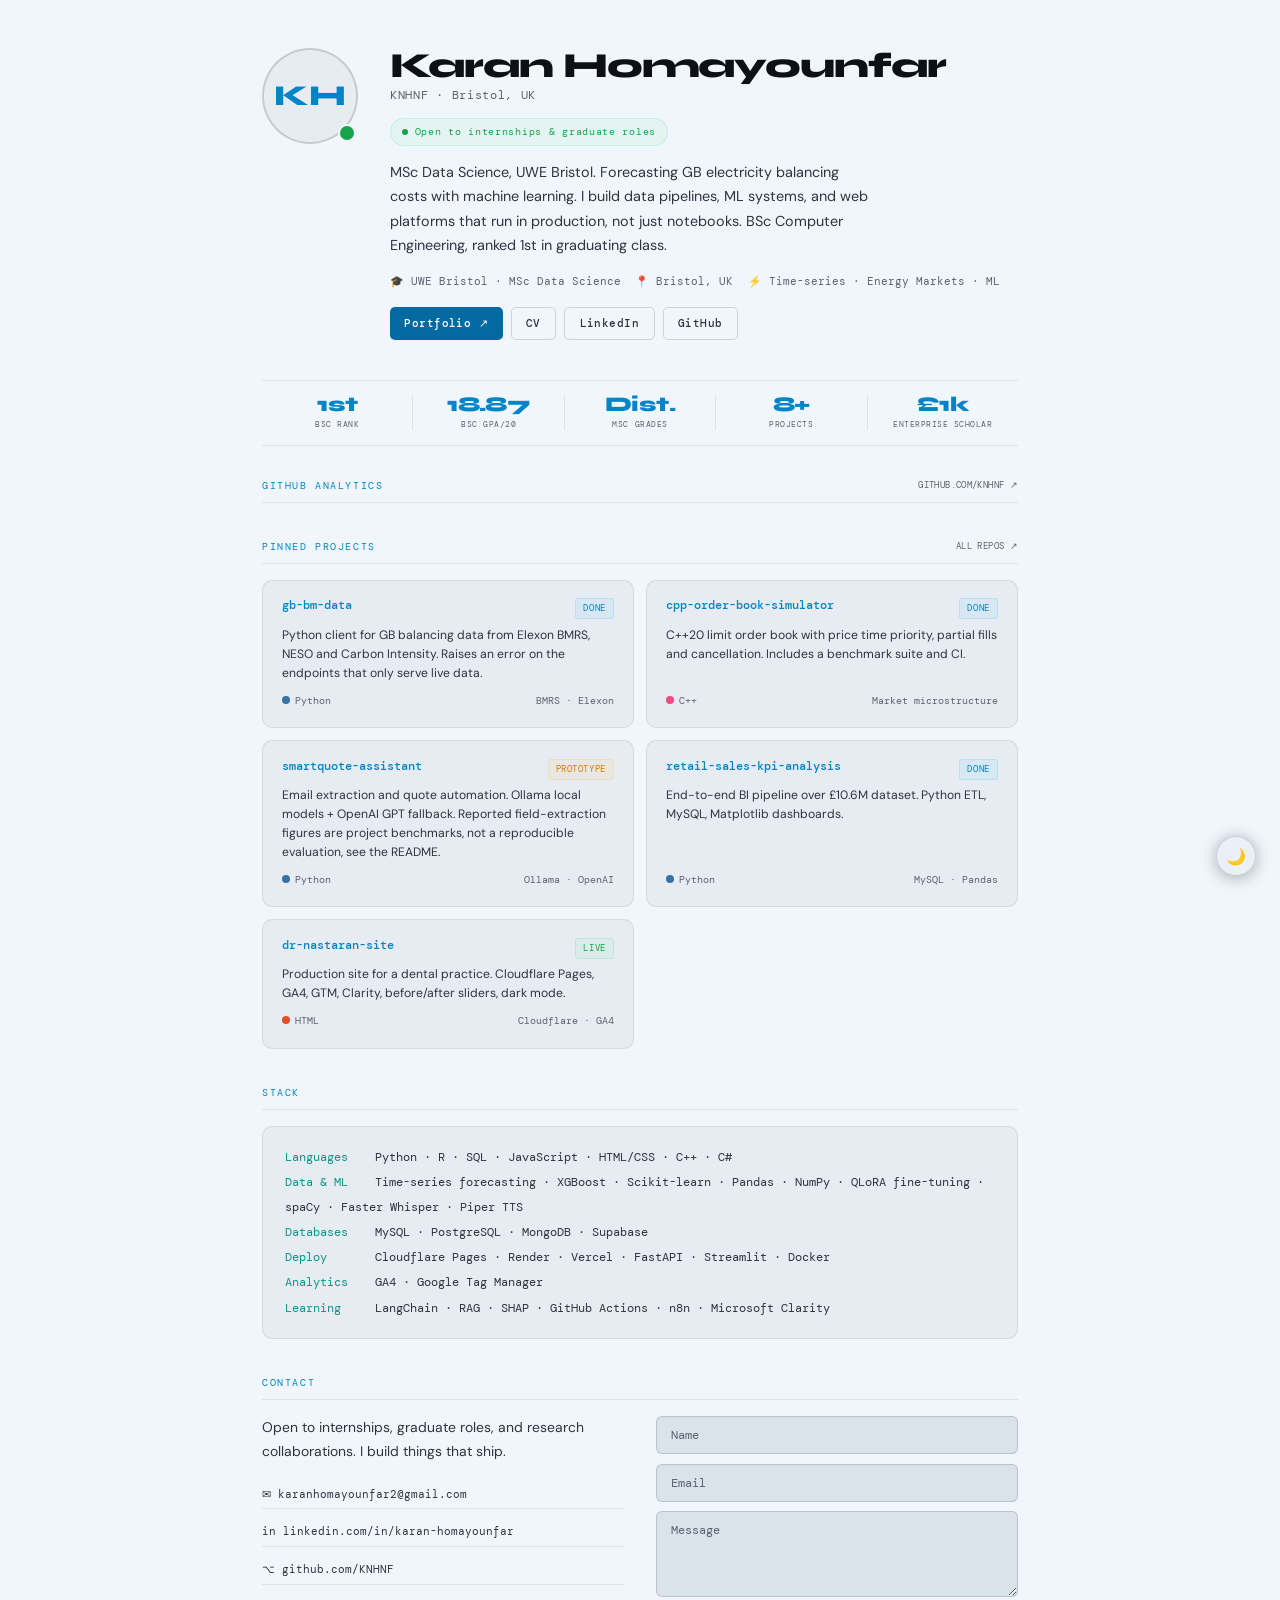
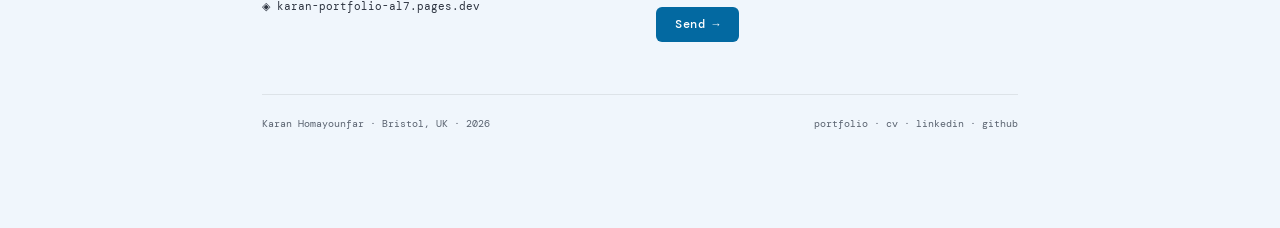
==== index.html @ 7d7e2b19 "Remove project cards without a verified public repo Removed gb-bm-forecasting (repo private during a" ====
<!DOCTYPE html>
<html lang="en" data-theme="light">
<head>
<meta charset="UTF-8">
<meta name="viewport" content="width=device-width, initial-scale=1.0">
<title>Karan Homayounfar - MSc Data Science, Energy Markets & Time-Series ML</title>
<meta name="description" content="MSc Data Science, UWE Bristol. Forecasting GB electricity balancing costs with machine learning. BSc ranked 1st in class.">
<meta property="og:title" content="Karan Homayounfar">
<meta property="og:description" content="MSc Data Science · Bristol · Energy markets and time-series ML.">
<meta property="og:url" content="https://knhnf.github.io">
<meta property="og:type" content="website">
<link rel="preconnect" href="https://fonts.googleapis.com">
<link rel="preconnect" href="https://fonts.gstatic.com" crossorigin>
<link href="https://fonts.googleapis.com/css2?family=DM+Mono:ital,wght@0,300;0,400;0,500;1,300&family=Syne:wght@400;700;800&family=DM+Sans:ital,wght@0,300;0,400;0,500;1,300&display=swap" rel="stylesheet">
<link rel="stylesheet" href="shared.css">
<script type="application/ld+json">
{
  "@context": "https://schema.org",
  "@type": "Person",
  "name": "Karan Homayounfar",
  "alternateName": "KNHNF",
  "url": "https://knhnf.github.io",
  "image": "https://github.com/KNHNF.png",
  "jobTitle": "MSc Data Science Student",
  "description": "MSc Data Science student at UWE Bristol, forecasting GB electricity balancing costs with machine learning. Builds data pipelines, ML systems, and web platforms that run in production.",
  "email": "mailto:karanhomayounfar2@gmail.com",
  "affiliation": {
    "@type": "CollegeOrUniversity",
    "name": "University of the West of England, Bristol"
  },
  "alumniOf": {
    "@type": "CollegeOrUniversity",
    "name": "University of the West of England, Bristol"
  },
  "knowsAbout": ["Machine Learning", "Time-series Forecasting", "Energy Markets", "Data Engineering", "XGBoost", "Python"],
  "sameAs": [
    "https://github.com/KNHNF",
    "https://linkedin.com/in/karan-homayounfar",
    "https://karan-portfolio-al7.pages.dev"
  ]
}
</script>
<script type="application/ld+json">
{
  "@context": "https://schema.org",
  "@type": "WebSite",
  "name": "Karan Homayounfar",
  "url": "https://knhnf.github.io",
  "description": "Profile and project landing page for Karan Homayounfar, MSc Data Science, UWE Bristol. Energy markets and time-series ML.",
  "author": {
    "@type": "Person",
    "name": "Karan Homayounfar"
  },
  "inLanguage": "en-GB"
}
</script>
<style>
/* ── PAGE CHROME ─────────────────────────────────────── */
body { font-size: 15px; }
.wrap { max-width: 820px; margin: 0 auto; padding: 3rem 2rem 6rem; }

/* ── HERO ────────────────────────────────────────────── */
.hero {
  display: grid;
  grid-template-columns: auto 1fr;
  gap: 2rem;
  align-items: flex-start;
  margin-bottom: 2.5rem;
}
.avatar-wrap { position: relative; flex-shrink: 0; }
.avatar {
  width: 96px; height: 96px; border-radius: 50%;
  object-fit: cover; object-position: center top;
  border: 2px solid var(--border2);
  display: block;
}
.avatar-fallback {
  width: 96px; height: 96px; border-radius: 50%;
  background: var(--bg2);
  border: 2px solid var(--border2);
  display: none; align-items: center; justify-content: center;
  font-family: var(--font-display); font-weight: 800;
  font-size: 1.8rem; color: var(--accent);
}
.status-badge {
  position: absolute; bottom: 2px; right: 2px;
  width: 18px; height: 18px; border-radius: 50%;
  background: var(--green);
  border: 2px solid var(--bg);
}

.hero-info { min-width: 0; }
.hero-name {
  font-family: var(--font-display); font-weight: 800;
  font-size: clamp(1.6rem, 4vw, 2.2rem);
  letter-spacing: -0.03em; line-height: 1;
  margin-bottom: 0.2rem;
}
.hero-handle {
  font-family: var(--font-mono); font-size: 0.72rem;
  color: var(--text3); letter-spacing: 0.06em;
  margin-bottom: 0.75rem;
}
.hero-bio {
  font-size: 0.9rem; color: var(--text2);
  line-height: 1.7; max-width: 480px;
  margin-bottom: 0.9rem;
}
.hero-meta {
  display: flex; flex-wrap: wrap; gap: 0.9rem;
  font-family: var(--font-mono); font-size: 0.68rem;
  color: var(--text3); margin-bottom: 1rem;
}
.pill {
  display: inline-flex; align-items: center; gap: 0.4rem;
  font-family: var(--font-mono); font-size: 0.63rem;
  letter-spacing: 0.07em; color: var(--green);
  background: rgba(74,222,128,0.07);
  border: 1px solid rgba(74,222,128,0.2);
  padding: 0.25rem 0.7rem; border-radius: 20px;
  margin-bottom: 0.9rem;
}
.pill-dot {
  width: 6px; height: 6px; border-radius: 50%;
  background: var(--green);
  animation: pulse 2s ease-in-out infinite;
}
@keyframes pulse {
  0%,100%{opacity:1;transform:scale(1);}
  50%{opacity:0.4;transform:scale(0.8);}
}

.hero-links { display: flex; flex-wrap: wrap; gap: 0.5rem; }
.link-btn {
  display: inline-flex; align-items: center; gap: 0.35rem;
  font-family: var(--font-mono); font-size: 0.68rem;
  font-weight: 500; letter-spacing: 0.04em;
  text-decoration: none; padding: 0.4rem 0.9rem;
  border-radius: 5px; transition: all 0.2s; white-space: nowrap;
}
.lp { color: #fff; background: var(--accent2); }
.lp:hover { background: var(--accent); color: #0d1117; }
.lg { color: var(--text2); border: 1px solid var(--border2); }
.lg:hover { color: var(--text); border-color: var(--accent); }

/* ── STATS STRIP ─────────────────────────────────────── */
.stats-grid {
  display: flex;
  gap: 0;
  border-top: 1px solid var(--border);
  border-bottom: 1px solid var(--border);
  margin-bottom: 2rem;
  padding: 0.9rem 0;
}
.stat {
  flex: 1; text-align: center;
  border-right: 1px solid var(--border);
}
.stat:last-child { border-right: none; }
.stat-n {
  font-family: var(--font-display); font-weight: 800;
  font-size: 1.3rem; letter-spacing: -0.03em;
  color: var(--accent); line-height: 1;
}
.stat-l {
  font-family: var(--font-mono); font-size: 0.53rem;
  color: var(--text3); letter-spacing: 0.06em;
  text-transform: uppercase; margin-top: 0.2rem; line-height: 1.3;
}

/* ── SECTION HEADERS ─────────────────────────────────── */
.sec-title {
  font-family: var(--font-mono); font-size: 0.62rem;
  letter-spacing: 0.16em; text-transform: uppercase;
  color: var(--accent); margin-bottom: 1rem;
  padding-bottom: 0.45rem; border-bottom: 1px solid var(--border);
  display: flex; align-items: center; justify-content: space-between;
}
.sec-title-link {
  font-family: var(--font-mono); font-size: 0.58rem;
  color: var(--text3); text-decoration: none; letter-spacing: 0.04em;
  transition: color 0.2s;
}
.sec-title-link:hover { color: var(--accent); }
.analytics-section { margin-bottom: 2.25rem; }

/* ── GITHUB ACTIVITY GRAPH ───────────────────────────── */
.contrib-graph-wrap {
  border-radius: 8px; overflow: hidden;
  border: 1px solid var(--border);
  background: var(--bg2); padding: 0.5rem;
}
.contrib-graph-wrap img { width: 100%; display: block; border-radius: 4px; }

/* ── PROJECTS ────────────────────────────────────────── */
.projects-grid { display: grid; grid-template-columns: 1fr 1fr; gap: 0.75rem; }
.proj {
  background: var(--bg2); border: 1px solid var(--border);
  border-radius: 10px; padding: 1.1rem 1.2rem;
  text-decoration: none; color: inherit;
  display: flex; flex-direction: column; gap: 0.4rem;
  position: relative; overflow: hidden; transition: all 0.22s ease;
}
.proj::before {
  content: ''; position: absolute; top: 0; left: 0; right: 0; height: 2px;
  background: linear-gradient(90deg, var(--accent), var(--teal));
  opacity: 0; transition: opacity 0.22s;
}
.proj:hover { border-color: var(--border2); transform: translateY(-2px); box-shadow: 0 8px 24px rgba(0,0,0,0.25); }
.proj:hover::before { opacity: 1; }
.proj-header { display: flex; align-items: flex-start; justify-content: space-between; gap: 0.5rem; }
.proj-name {
  font-family: var(--font-mono); font-size: 0.76rem;
  font-weight: 500; color: var(--accent);
  word-break: break-word; line-height: 1.3;
}
.proj-badge {
  font-family: var(--font-mono); font-size: 0.56rem;
  letter-spacing: 0.06em; text-transform: uppercase;
  padding: 0.12rem 0.45rem; border-radius: 3px; flex-shrink: 0;
}
.badge-live { color: var(--green); background: rgba(74,222,128,0.08); border: 1px solid rgba(74,222,128,0.2); }
.badge-wip  { color: var(--amber); background: rgba(251,191,36,0.08); border: 1px solid rgba(251,191,36,0.2); }
.badge-done { color: var(--accent); background: rgba(56,189,248,0.08); border: 1px solid rgba(56,189,248,0.2); }
.proj-desc { font-size: 0.76rem; color: var(--text2); line-height: 1.55; flex: 1; }
.proj-foot {
  display: flex; align-items: center; justify-content: space-between;
  font-family: var(--font-mono); font-size: 0.62rem; color: var(--text3);
  margin-top: 0.25rem;
}
.lang-dot { width: 8px; height: 8px; border-radius: 50%; display: inline-block; margin-right: 0.3rem; }

/* ── TOOLS ───────────────────────────────────────────── */
.tools-box {
  background: var(--bg2); border: 1px solid var(--border);
  border-radius: 10px; padding: 1.1rem 1.4rem;
  font-family: var(--font-mono); font-size: 0.75rem;
  color: var(--text2); line-height: 2.1;
}
.sk { color: var(--teal); min-width: 90px; display: inline-block; }

/* ── CONTACT ─────────────────────────────────────────── */
.contact-grid { display: grid; grid-template-columns: 1fr 1fr; gap: 2rem; align-items: start; }
.contact-left p { font-size: 0.87rem; color: var(--text2); line-height: 1.7; margin-bottom: 1rem; }
.contact-channels { display: flex; flex-direction: column; gap: 0.5rem; }
.ch {
  display: flex; align-items: center; gap: 0.6rem;
  font-family: var(--font-mono); font-size: 0.7rem;
  color: var(--text2); text-decoration: none;
  padding: 0.3rem 0; border-bottom: 1px solid var(--border);
  transition: color 0.2s;
}
.ch:last-child { border-bottom: none; }
.ch:hover { color: var(--accent); }
.form { display: flex; flex-direction: column; gap: 0.6rem; }
.fi, .ft {
  background: var(--bg3); border: 1px solid var(--border2);
  border-radius: 6px; padding: 0.62rem 0.85rem;
  color: var(--text); font-family: var(--font-mono); font-size: 0.74rem;
  outline: none; transition: border-color 0.2s; width: 100%;
}
.fi:focus, .ft:focus { border-color: var(--accent); }
.fi::placeholder, .ft::placeholder { color: var(--text3); }
.ft { resize: vertical; min-height: 85px; }
.fsub {
  font-family: var(--font-mono); font-size: 0.72rem; font-weight: 500;
  letter-spacing: 0.04em; color: #fff; background: var(--accent2);
  border: none; padding: 0.62rem 1.2rem; border-radius: 6px;
  cursor: pointer; transition: background 0.2s; align-self: flex-start;
}
.fsub:hover { background: var(--accent); color: #0d1117; }
#fm { font-family: var(--font-mono); font-size: 0.68rem; margin-top: 0.2rem; }

/* ── FOOTER ──────────────────────────────────────────── */
.foot {
  border-top: 1px solid var(--border); padding-top: 1.25rem; margin-top: 2.5rem;
  display: flex; justify-content: space-between; flex-wrap: wrap;
  gap: 0.5rem; font-family: var(--font-mono); font-size: 0.63rem; color: var(--text3);
}
.foot a { color: var(--text3); text-decoration: none; transition: color 0.2s; }
.foot a:hover { color: var(--text2); }

/* ── MOBILE ──────────────────────────────────────────── */
@media (max-width: 640px) {
  .wrap { padding: 1.75rem 1.1rem 5rem; }
  .hero { grid-template-columns: 1fr; gap: 1.25rem; }
  .avatar, .avatar-fallback { width: 72px; height: 72px; }
  .avatar-fallback { font-size: 1.4rem; }
  .projects-grid { grid-template-columns: 1fr; }
  .stats-grid { flex-wrap: wrap; }
  .stats-grid .stat { flex: 0 0 33%; border-right: none; padding: 0.4rem 0; }
  .contact-grid { grid-template-columns: 1fr; gap: 1.5rem; }
  .hero-bio { max-width: 100%; }
}
@media (max-width: 380px) {
  .stats-grid .stat { flex: 0 0 50%; }
}
</style>
</head>
<body>

<div class="wrap">

  <!-- HERO -->
  <div class="hero">
    <div class="avatar-wrap">
      <img src="https://github.com/KNHNF.png?size=192" alt="Karan Homayounfar"
           class="avatar"
           onerror="this.style.display='none';document.getElementById('av-fallback').style.display='flex';">
      <div id="av-fallback" class="avatar-fallback">KH</div>
      <div class="status-badge" title="Open to work"></div>
    </div>
    <div class="hero-info">
      <div class="hero-name">Karan Homayounfar</div>
      <div class="hero-handle">KNHNF · Bristol, UK</div>
      <div class="pill"><span class="pill-dot"></span>Open to internships &amp; graduate roles</div>
      <p class="hero-bio">MSc Data Science, UWE Bristol. Forecasting GB electricity balancing costs with machine learning. I build data pipelines, ML systems, and web platforms that run in production, not just notebooks. BSc Computer Engineering, ranked 1st in graduating class.</p>
      <div class="hero-meta">
        <span>🎓 UWE Bristol · MSc Data Science</span>
        <span>📍 Bristol, UK</span>
        <span>⚡ Time-series · Energy Markets · ML</span>
      </div>
      <div class="hero-links">
        <a href="https://karan-portfolio-al7.pages.dev" target="_blank" rel="noopener" class="link-btn lp">Portfolio ↗</a>
        <a href="https://karan-portfolio-al7.pages.dev/cv" target="_blank" rel="noopener" class="link-btn lg">CV</a>
        <a href="https://linkedin.com/in/karan-homayounfar" target="_blank" rel="noopener" class="link-btn lg">LinkedIn</a>
        <a href="https://github.com/KNHNF" target="_blank" rel="noopener" class="link-btn lg">GitHub</a>
      </div>
    </div>
  </div>

  <!-- STATS STRIP -->
  <div class="stats-grid">
    <div class="stat"><div class="stat-n">1st</div><div class="stat-l">BSc rank</div></div>
    <div class="stat"><div class="stat-n">18.87</div><div class="stat-l">BSc GPA/20</div></div>
    <div class="stat"><div class="stat-n">Dist.</div><div class="stat-l">MSc grades</div></div>
    <div class="stat"><div class="stat-n">8+</div><div class="stat-l">Projects</div></div>
    <div class="stat"><div class="stat-n">£1k</div><div class="stat-l">Enterprise scholar</div></div>
  </div>

  <!-- GITHUB ANALYTICS -->
  <div class="analytics-section">
    <div class="sec-title">
      GitHub Analytics
      <a href="https://github.com/KNHNF" target="_blank" rel="noopener" class="sec-title-link">github.com/KNHNF ↗</a>
    </div>

    <!-- Contribution activity graph -->
    <div class="contrib-graph-wrap">
      <img id="gh-graph"
           src="https://github-readme-activity-graph.vercel.app/graph?username=KNHNF&theme=github-compact&hide_border=true&bg_color=1e2733&color=a8b3bf&line=38bdf8&point=2dd4bf&area=true&area_color=38bdf8"
           alt="Contribution activity graph" loading="lazy"
           onerror="this.closest('.contrib-graph-wrap').style.display='none';">
    </div>
  </div>

  <!-- PROJECTS -->
  <div class="analytics-section">
    <div class="sec-title">
      Pinned Projects
      <a href="https://github.com/KNHNF?tab=repositories" target="_blank" rel="noopener" class="sec-title-link">all repos ↗</a>
    </div>
    <div class="projects-grid">

      <a href="https://github.com/KNHNF/gb-bm-data" target="_blank" rel="noopener" class="proj">
        <div class="proj-header">
          <div class="proj-name">gb-bm-data</div>
          <span class="proj-badge badge-done">Done</span>
        </div>
        <div class="proj-desc">Python client for GB balancing data from Elexon BMRS, NESO and Carbon Intensity. Raises an error on the endpoints that only serve live data.</div>
        <div class="proj-foot">
          <span><span class="lang-dot" style="background:#3572A5;"></span>Python</span>
          <span>BMRS · Elexon</span>
        </div>
      </a>

      <a href="https://github.com/KNHNF/cpp-order-book-simulator" target="_blank" rel="noopener" class="proj">
        <div class="proj-header">
          <div class="proj-name">cpp-order-book-simulator</div>
          <span class="proj-badge badge-done">Done</span>
        </div>
        <div class="proj-desc">C++20 limit order book with price time priority, partial fills and cancellation. Includes a benchmark suite and CI.</div>
        <div class="proj-foot">
          <span><span class="lang-dot" style="background:#f34b7d;"></span>C++</span>
          <span>Market microstructure</span>
        </div>
      </a>

      <a href="https://github.com/KNHNF/smartquote-assistant" target="_blank" rel="noopener" class="proj">
        <div class="proj-header">
          <div class="proj-name">smartquote-assistant</div>
          <span class="proj-badge badge-wip">Prototype</span>
        </div>
        <div class="proj-desc">Email extraction and quote automation. Ollama local models + OpenAI GPT fallback. Reported field-extraction figures are project benchmarks, not a reproducible evaluation, see the README.</div>
        <div class="proj-foot">
          <span><span class="lang-dot" style="background:#3572A5;"></span>Python</span>
          <span>Ollama · OpenAI</span>
        </div>
      </a>

      <a href="https://github.com/KNHNF/retail-sales-kpi-analysis" target="_blank" rel="noopener" class="proj">
        <div class="proj-header">
          <div class="proj-name">retail-sales-kpi-analysis</div>
          <span class="proj-badge badge-done">Done</span>
        </div>
        <div class="proj-desc">End-to-end BI pipeline over £10.6M dataset. Python ETL, MySQL, Matplotlib dashboards.</div>
        <div class="proj-foot">
          <span><span class="lang-dot" style="background:#3572A5;"></span>Python</span>
          <span>MySQL · Pandas</span>
        </div>
      </a>

      <a href="https://dr-nastaran-site.pages.dev" target="_blank" rel="noopener" class="proj">
        <div class="proj-header">
          <div class="proj-name">dr-nastaran-site</div>
          <span class="proj-badge badge-live">Live</span>
        </div>
        <div class="proj-desc">Production site for a dental practice. Cloudflare Pages, GA4, GTM, Clarity, before/after sliders, dark mode.</div>
        <div class="proj-foot">
          <span><span class="lang-dot" style="background:#e34c26;"></span>HTML</span>
          <span>Cloudflare · GA4</span>
        </div>
      </a>

    </div>
  </div>

  <!-- STACK -->
  <div class="analytics-section">
    <div class="sec-title">Stack</div>
    <div class="tools-box">
      <span class="sk">Languages</span>Python · R · SQL · JavaScript · HTML/CSS · C++ · C#<br>
      <span class="sk">Data &amp; ML</span>Time-series forecasting · XGBoost · Scikit-learn · Pandas · NumPy · QLoRA fine-tuning · spaCy · Faster Whisper · Piper TTS<br>
      <span class="sk">Databases</span>MySQL · PostgreSQL · MongoDB · Supabase<br>
      <span class="sk">Deploy</span>Cloudflare Pages · Render · Vercel · FastAPI · Streamlit · Docker<br>
      <span class="sk">Analytics</span>GA4 · Google Tag Manager<br>
      <span class="sk">Learning</span>LangChain · RAG · SHAP · GitHub Actions · n8n · Microsoft Clarity
    </div>
  </div>

  <!-- CONTACT -->
  <div class="analytics-section">
    <div class="sec-title">Contact</div>
    <div class="contact-grid">
      <div class="contact-left">
        <p>Open to internships, graduate roles, and research collaborations. I build things that ship.</p>
        <div class="contact-channels">
          <a href="mailto:karanhomayounfar2@gmail.com" class="ch">✉ karanhomayounfar2@gmail.com</a>
          <a href="https://linkedin.com/in/karan-homayounfar" target="_blank" rel="noopener" class="ch">in linkedin.com/in/karan-homayounfar</a>
          <a href="https://github.com/KNHNF" target="_blank" rel="noopener" class="ch">⌥ github.com/KNHNF</a>
          <a href="https://karan-portfolio-al7.pages.dev" target="_blank" rel="noopener" class="ch">◈ karan-portfolio-al7.pages.dev</a>
        </div>
      </div>
      <form class="form" id="cf">
        <input type="hidden" name="access_key" value="4bfe649e-79ed-4523-a4fc-08cc7c7ad382">
        <input type="hidden" name="subject" value="Message from knhnf.github.io">
        <input type="checkbox" name="botcheck" style="display:none;">
        <input class="fi" name="name" type="text" placeholder="Name" required>
        <input class="fi" name="email" type="email" placeholder="Email" required>
        <textarea class="ft" name="message" placeholder="Message" required rows="4"></textarea>
        <button class="fsub" type="submit">Send →</button>
        <div id="fm"></div>
      </form>
    </div>
  </div>

  <div class="foot">
    <span>Karan Homayounfar · Bristol, UK · 2026</span>
    <span>
      <a href="https://karan-portfolio-al7.pages.dev">portfolio</a> ·
      <a href="https://karan-portfolio-al7.pages.dev/cv">cv</a> ·
      <a href="https://linkedin.com/in/karan-homayounfar">linkedin</a> ·
      <a href="https://github.com/KNHNF">github</a>
    </span>
  </div>

</div>

<button class="theme-toggle" id="theme-btn" aria-label="Toggle theme">🌙</button>

<script>
// Theme + GitHub card URLs
(function(){
  const GH_CARDS = {
    'gh-graph': {
      dark:  'https://github-readme-activity-graph.vercel.app/graph?username=KNHNF&theme=github-compact&hide_border=true&bg_color=161b22&color=8b949e&line=38bdf8&point=2dd4bf&area=true&area_color=38bdf8',
      light: 'https://github-readme-activity-graph.vercel.app/graph?username=KNHNF&theme=minimal&hide_border=true&bg_color=e6ecf2&color=2d3440&line=0284c7&point=0d9488&area=true'
    }
  };

  function applyTheme(theme) {
    document.documentElement.setAttribute('data-theme', theme);
    localStorage.setItem('kh-theme', theme);
    document.getElementById('theme-btn').textContent = theme === 'light' ? '🌙' : '☀️';
    Object.entries(GH_CARDS).forEach(([id, urls]) => {
      const el = document.getElementById(id);
      if (el) el.src = urls[theme];
    });
  }

  const saved = localStorage.getItem('kh-theme') || 'light';
  applyTheme(saved);

  // Hide analytics cards if the stats service is down or rate-limited
  setTimeout(() => {
    Object.keys(GH_CARDS).forEach(id => {
      const el = document.getElementById(id);
      if (el && (!el.complete || el.naturalWidth === 0)) {
        const wrap = el.closest('.github-card-wrap, .contrib-graph-wrap');
        if (wrap) wrap.style.display = 'none';
      }
    });
  }, 6000);

  document.getElementById('theme-btn').addEventListener('click', () => {
    const cur = document.documentElement.getAttribute('data-theme');
    applyTheme(cur === 'light' ? 'dark' : 'light');
  });
})();

// Contact form
document.getElementById('cf').addEventListener('submit', async function(e) {
  e.preventDefault();
  const btn = this.querySelector('button[type=submit]');
  const msg = document.getElementById('fm');
  btn.textContent = 'Sending...'; btn.disabled = true;
  try {
    const res = await fetch('https://api.web3forms.com/submit', {
      method: 'POST', body: new FormData(this)
    });
    const data = await res.json();
    if (data.success) {
      msg.style.color = 'var(--green)';
      msg.textContent = '✓ Sent. I\'ll get back to you soon.';
      this.reset();
    } else {
      msg.style.color = 'var(--amber)';
      msg.textContent = 'Something went wrong. Try emailing directly.';
    }
  } catch {
    msg.style.color = 'var(--amber)';
    msg.textContent = 'Connection error.';
  }
  btn.textContent = 'Send →'; btn.disabled = false;
});
</script>
</body>
</html>
---- shared.css ----
/* ============================================================
   SHARED DESIGN SYSTEM — karan homayounfar
   Copy this file to both repos as shared.css
   ============================================================ */

/* ── GOOGLE FONTS (import in each HTML file separately) ─────
   @import url('https://fonts.googleapis.com/css2?family=DM+Mono:ital,wght@0,300;0,400;0,500;1,300&family=Syne:wght@400;700;800&family=DM+Sans:ital,wght@0,300;0,400;0,500;1,300&display=swap');
*/

/* ── TOKENS ──────────────────────────────────────────────── */
:root {
  /* Light (default) */
  --bg:        #f0f6fc;
  --bg2:       #e6ecf2;
  --bg3:       #dae2ea;
  --surface:   #cdd5df;
  --border:    rgba(0,0,0,0.08);
  --border2:   rgba(0,0,0,0.14);
  --text:      #0d1117;
  --text2:     #2d3440;
  --text3:     #5a6370;
  --accent:    #0284c7;
  --accent2:   #0369a1;
  --teal:      #0d9488;
  --amber:     #d97706;
  --green:     #16a34a;
  --orange:    #ea580c;
  --nav-bg:    rgba(240,246,252,0.94);

  --font-display: 'Syne', sans-serif;
  --font-body:    'DM Sans', sans-serif;
  --font-mono:    'DM Mono', monospace;
}

/* ── DARK MODE (opt-in) ─────────────────────────────────── */
[data-theme="dark"] {
  --bg:        #151c26;
  --bg2:       #1e2733;
  --bg3:       #27313f;
  --surface:   #33404f;
  --border:    rgba(255,255,255,0.12);
  --border2:   rgba(255,255,255,0.22);
  --text:      #f0f5fa;
  --text2:     #a9b4c0;
  --text3:     #7b8794;
  --accent:    #45c5fb;
  --accent2:   #0284c7;
  --teal:      #2dd4bf;
  --amber:     #fbbf24;
  --green:     #4ade80;
  --orange:    #f97316;
  --nav-bg:    rgba(21,28,38,0.92);
}

/* ── RESET ──────────────────────────────────────────────── */
*, *::before, *::after { box-sizing: border-box; margin: 0; padding: 0; }
html { scroll-behavior: smooth; }
body {
  background: var(--bg);
  color: var(--text);
  font-family: var(--font-body);
  font-size: 16px;
  line-height: 1.7;
  overflow-x: hidden;
  transition: background 0.3s ease, color 0.3s ease;
}

/* THEME TOGGLE, always fixed bottom-right (kept off the left edge so it never covers left-aligned card text on mobile) */
.theme-toggle {
  position: fixed;
  bottom: 1.5rem;
  right: 1.5rem;
  width: 40px;
  height: 40px;
  border-radius: 50%;
  background: color-mix(in srgb, var(--bg2) 55%, transparent);
  backdrop-filter: blur(8px);
  -webkit-backdrop-filter: blur(8px);
  border: 1px solid var(--border2);
  color: var(--text2);
  cursor: pointer;
  font-size: 1rem;
  display: flex;
  align-items: center;
  justify-content: center;
  z-index: 500;
  box-shadow: 0 2px 16px rgba(0,0,0,0.3);
  transition: all 0.2s ease;
}
.theme-toggle:hover {
  background: var(--surface);
  color: var(--text);
  transform: scale(1.1);
}

/* ── NAV ────────────────────────────────────────────────── */
nav {
  position: fixed;
  top: 0; left: 0; right: 0;
  z-index: 100;
  display: flex;
  align-items: center;
  justify-content: space-between;
  padding: 1.1rem 3rem;
  background: var(--nav-bg);
  backdrop-filter: blur(16px);
  -webkit-backdrop-filter: blur(16px);
  border-bottom: 1px solid var(--border);
  transition: background 0.3s ease;
}

.nav-logo {
  font-family: var(--font-display);
  font-weight: 800;
  font-size: 1.1rem;
  letter-spacing: -0.02em;
  color: var(--text);
  text-decoration: none;
}
.nav-logo span { color: var(--accent); }

.nav-links {
  display: flex;
  gap: 2rem;
  list-style: none;
  align-items: center;
}
.nav-links a {
  font-family: var(--font-mono);
  font-size: 0.75rem;
  letter-spacing: 0.05em;
  color: var(--text2);
  text-decoration: none;
  transition: color 0.2s;
}
.nav-links a:hover { color: var(--text); }

.nav-cta {
  font-family: var(--font-mono);
  font-size: 0.75rem;
  font-weight: 500;
  letter-spacing: 0.05em;
  color: var(--accent);
  text-decoration: none;
  border: 1px solid rgba(56,189,248,0.35);
  padding: 0.4rem 1.1rem;
  border-radius: 4px;
  transition: all 0.2s;
}
.nav-cta:hover {
  background: rgba(56,189,248,0.1);
  border-color: var(--accent);
}

/* Hamburger */
.nav-hamburger {
  display: none;
  flex-direction: column;
  gap: 5px;
  cursor: pointer;
  background: none;
  border: none;
  padding: 4px;
  z-index: 101;
}
.nav-hamburger span {
  display: block;
  width: 22px;
  height: 2px;
  background: var(--text);
  transition: all 0.3s ease;
  border-radius: 2px;
}
.nav-hamburger.open span:nth-child(1) { transform: translateY(7px) rotate(45deg); }
.nav-hamburger.open span:nth-child(2) { opacity: 0; }
.nav-hamburger.open span:nth-child(3) { transform: translateY(-7px) rotate(-45deg); }

/* Mobile nav drawer */
@media (max-width: 768px) {
  nav { padding: 1rem 1.25rem; }
  .nav-hamburger { display: flex; }
  .nav-links {
    position: fixed;
    top: 0; right: 0; bottom: 0;
    width: 240px;
    background: var(--bg2);
    flex-direction: column;
    justify-content: center;
    align-items: flex-start;
    padding: 2rem;
    gap: 0;
    transform: translateX(100%);
    transition: transform 0.3s ease;
    border-left: 1px solid var(--border2);
    z-index: 99;
  }
  .nav-links.open { transform: translateX(0); }
  .nav-links li { width: 100%; }
  .nav-links a {
    display: block;
    font-size: 0.9rem;
    padding: 0.9rem 0;
    border-bottom: 1px solid var(--border);
    letter-spacing: 0.1em;
  }
  .nav-links li:last-child a { border-bottom: none; }
}

/* ── SECTION UTILITIES ──────────────────────────────────── */
.container {
  max-width: 1100px;
  margin: 0 auto;
  padding: 0 2rem;
}

@media (max-width: 768px) {
  .container { padding: 0 1.25rem; }
}

section { position: relative; z-index: 1; }

.section-eyebrow {
  font-family: var(--font-mono);
  font-size: 0.7rem;
  letter-spacing: 0.14em;
  text-transform: uppercase;
  color: var(--teal);
  margin-bottom: 0.5rem;
}

.section-h2 {
  font-family: var(--font-display);
  font-weight: 700;
  font-size: clamp(1.8rem, 3vw, 2.4rem);
  letter-spacing: -0.02em;
  line-height: 1.1;
}

.section-header {
  display: flex;
  align-items: flex-end;
  justify-content: space-between;
  margin-bottom: 3rem;
  padding-bottom: 1rem;
  border-bottom: 1px solid var(--border);
}

/* ── BUTTONS ────────────────────────────────────────────── */
.btn-primary {
  display: inline-flex;
  align-items: center;
  gap: 0.5rem;
  font-family: var(--font-mono);
  font-size: 0.8rem;
  font-weight: 500;
  letter-spacing: 0.04em;
  color: #fff;
  background: var(--accent2);
  padding: 0.75rem 1.75rem;
  border-radius: 4px;
  text-decoration: none;
  border: none;
  cursor: pointer;
  transition: all 0.2s;
}
.btn-primary:hover { background: var(--accent); transform: translateY(-1px); }

.btn-secondary {
  display: inline-flex;
  align-items: center;
  gap: 0.5rem;
  font-family: var(--font-mono);
  font-size: 0.8rem;
  letter-spacing: 0.04em;
  color: var(--text2);
  border: 1px solid var(--border2);
  padding: 0.75rem 1.75rem;
  border-radius: 4px;
  text-decoration: none;
  transition: all 0.2s;
  background: none;
  cursor: pointer;
}
.btn-secondary:hover { color: var(--text); border-color: var(--accent); }

/* ── CARDS ──────────────────────────────────────────────── */
.card {
  background: var(--bg2);
  border: 1px solid var(--border);
  border-radius: 12px;
  transition: all 0.25s ease;
  position: relative;
  overflow: hidden;
}
.card::before {
  content: '';
  position: absolute;
  top: 0; left: 0; right: 0;
  height: 2px;
  background: linear-gradient(90deg, var(--accent), var(--teal));
  opacity: 0;
  transition: opacity 0.25s;
}
.card:hover {
  border-color: var(--border2);
  transform: translateY(-3px);
  box-shadow: 0 8px 32px rgba(0,0,0,0.2);
}
.card:hover::before { opacity: 1; }

/* ── TAGS / BADGES ──────────────────────────────────────── */
.tag {
  font-family: var(--font-mono);
  font-size: 0.65rem;
  letter-spacing: 0.04em;
  color: var(--text3);
  background: var(--bg3);
  border: 1px solid var(--border);
  padding: 0.2rem 0.6rem;
  border-radius: 3px;
}

.badge-live  { color: var(--green);  background: rgba(74,222,128,0.08); border: 1px solid rgba(74,222,128,0.2); }
.badge-wip   { color: var(--amber);  background: rgba(251,191,36,0.08);  border: 1px solid rgba(251,191,36,0.2); }
.badge-done  { color: var(--accent); background: rgba(56,189,248,0.08); border: 1px solid rgba(56,189,248,0.2); }

/* ── FORMS ──────────────────────────────────────────────── */
.form-input, .form-textarea {
  width: 100%;
  background: var(--bg3);
  border: 1px solid var(--border2);
  border-radius: 6px;
  padding: 0.75rem 1rem;
  font-family: var(--font-body);
  font-size: 0.9rem;
  color: var(--text);
  outline: none;
  transition: border-color 0.2s;
}
.form-input:focus, .form-textarea:focus { border-color: var(--accent); }
.form-input::placeholder, .form-textarea::placeholder { color: var(--text3); }
.form-textarea { resize: vertical; min-height: 100px; }

/* ── TERMINAL — light mode fix ──────────────────────────── */
.terminal-body { padding: 1.5rem; font-family: var(--font-mono); font-size: 0.78rem; line-height: 2; }
.t-comment { color: var(--text3); }
.t-key     { color: var(--accent); }
.t-val     { color: var(--teal); }
.t-str     { color: var(--amber); }
.t-num     { color: #f97316; }

/* Light mode terminal overrides — fixes unreadable text */
[data-theme="light"] .t-comment { color: #5a6370; }
[data-theme="light"] .t-key     { color: #0284c7; }
[data-theme="light"] .t-val     { color: #0d7a70; }
[data-theme="light"] .t-str     { color: #b45309; }
[data-theme="light"] .t-num     { color: #c2410c; }
[data-theme="light"] .terminal-body { color: #0d1117; }

/* ── FOOTER ─────────────────────────────────────────────── */
footer {
  position: relative;
  z-index: 1;
  border-top: 1px solid var(--border);
  padding: 2rem 0;
}
.footer-inner {
  display: flex;
  align-items: center;
  justify-content: space-between;
  flex-wrap: wrap;
  gap: 1rem;
}
.footer-left {
  font-family: var(--font-mono);
  font-size: 0.7rem;
  color: var(--text3);
}
.footer-right {
  display: flex;
  gap: 1.5rem;
}
.footer-right a {
  font-family: var(--font-mono);
  font-size: 0.7rem;
  color: var(--text3);
  text-decoration: none;
  transition: color 0.2s;
}
.footer-right a:hover { color: var(--text2); }

/* ── ANIMATIONS ─────────────────────────────────────────── */
@keyframes fadeUp {
  from { opacity: 0; transform: translateY(20px); }
  to   { opacity: 1; transform: translateY(0); }
}

.reveal {
  opacity: 0;
  transform: translateY(24px);
  transition: opacity 0.6s ease, transform 0.6s ease;
}
.reveal.visible { opacity: 1; transform: none; }

/* ── SCROLLBAR ──────────────────────────────────────────── */
::-webkit-scrollbar { width: 6px; }
::-webkit-scrollbar-track { background: var(--bg); }
::-webkit-scrollbar-thumb { background: var(--surface); border-radius: 3px; }
::-webkit-scrollbar-thumb:hover { background: var(--border2); }

/* ============================================================
   MOBILE FIRST OVERRIDES — everything readable without zooming
   ============================================================ */

/* Base font size bigger on mobile */
@media (max-width: 768px) {
  body { font-size: 17px; }

  /* Nav */
  .nav-logo { font-size: 1.2rem; }

  /* Buttons -- bigger tap targets */
  .btn-primary, .btn-secondary {
    font-size: 0.95rem;
    padding: 0.9rem 1.8rem;
    min-height: 48px;
  }

  /* Section utilities */
  .section-eyebrow { font-size: 0.8rem; }
  .section-h2 { font-size: clamp(1.8rem, 6vw, 2.2rem); }

  /* Tags */
  .tag { font-size: 0.75rem; padding: 0.25rem 0.7rem; }

  /* Forms */
  .form-input, .form-textarea {
    font-size: 1rem;
    padding: 0.9rem 1rem;
    min-height: 48px;
  }
  .form-textarea { min-height: 110px; }

  /* Footer */
  .footer-left, .footer-right a { font-size: 0.82rem; }
  .footer-right { gap: 1.2rem; flex-wrap: wrap; }
}

/* Very small screens */
@media (max-width: 400px) {
  body { font-size: 16px; }
  .container { padding: 0 1rem; }
  .btn-primary, .btn-secondary {
    font-size:
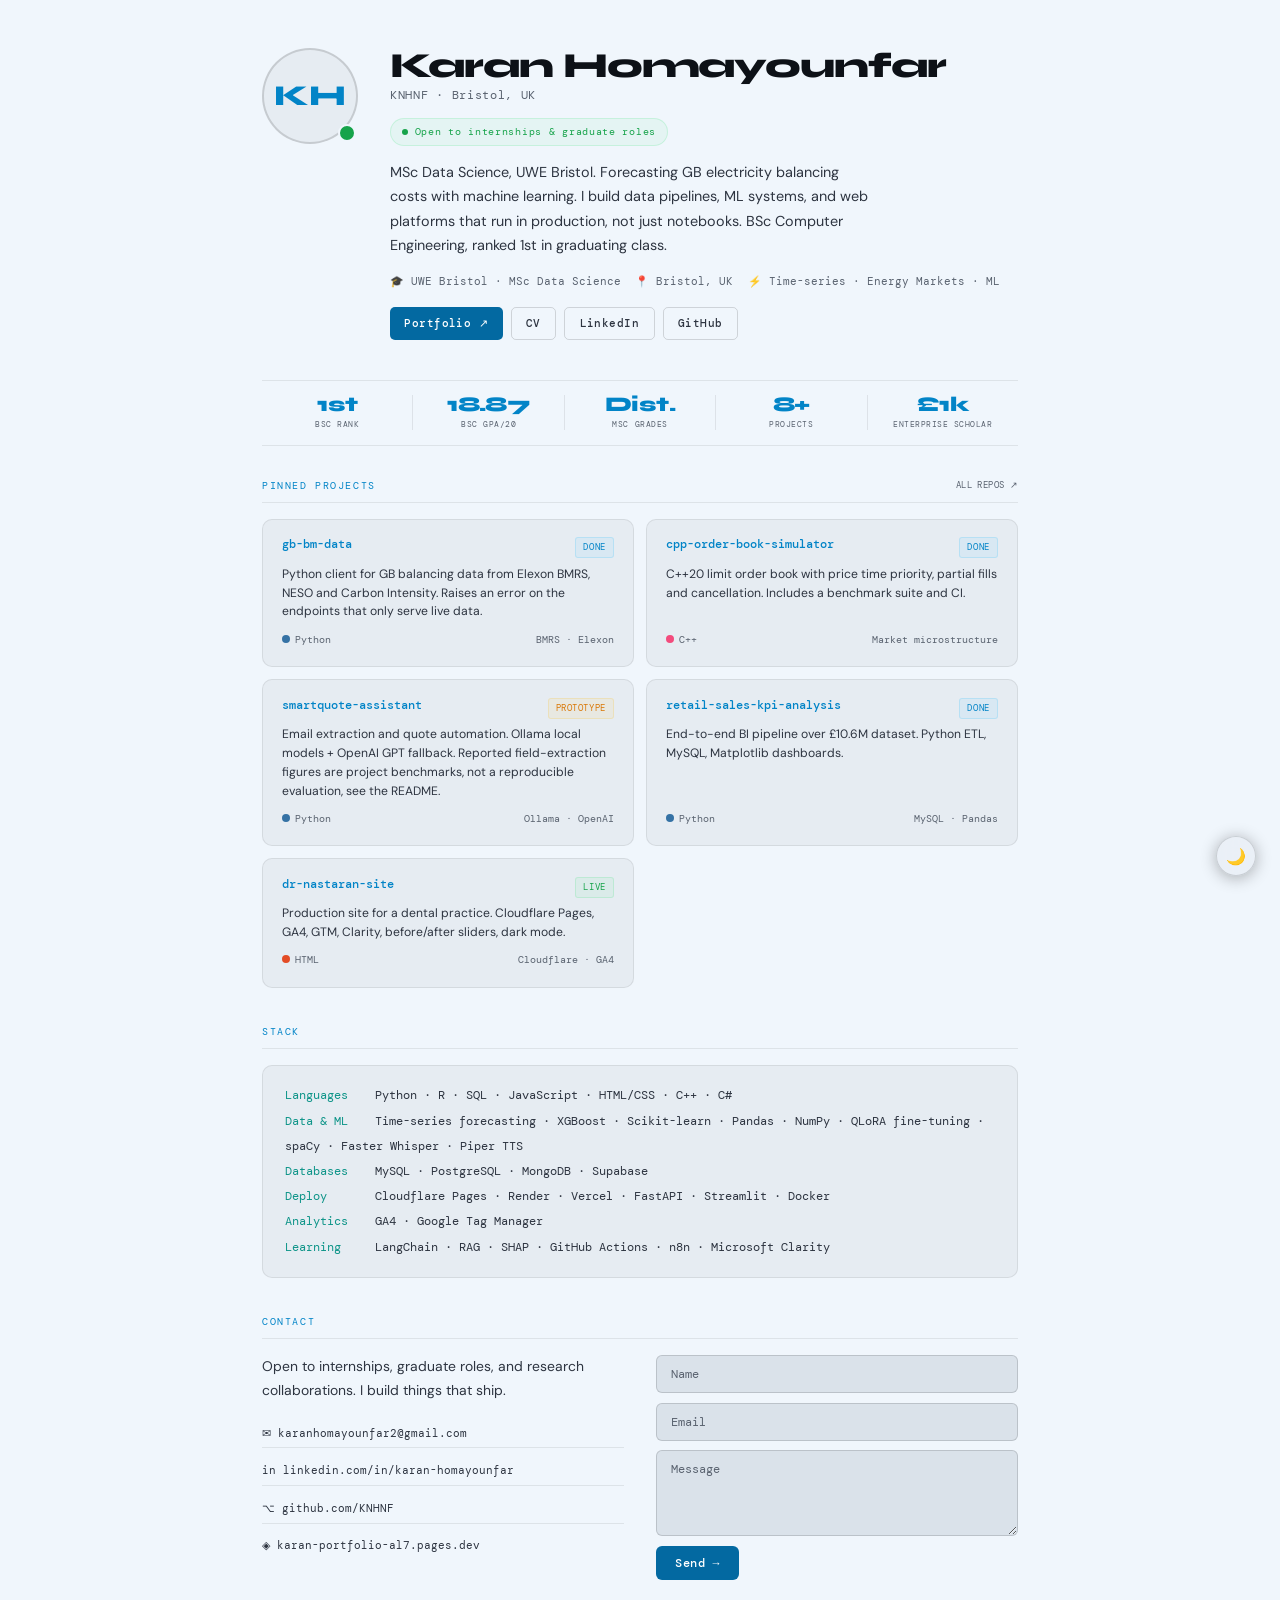
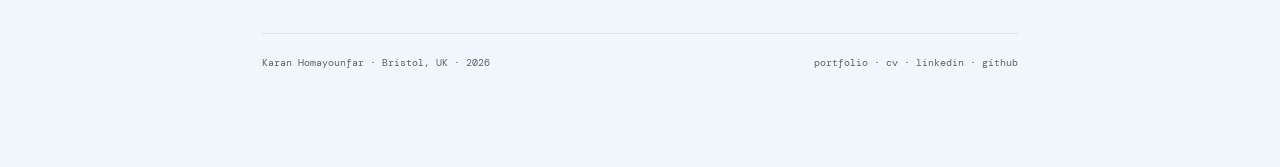
==== commit fe286662: "Remove dead GitHub activity graph The vercel-hosted graph image no longer loads. Removed the section" ====
--- a/index.html
+++ b/index.html
@@ -184,14 +184,6 @@
 .sec-title-link:hover { color: var(--accent); }
 .analytics-section { margin-bottom: 2.25rem; }
 
-/* ── GITHUB ACTIVITY GRAPH ───────────────────────────── */
-.contrib-graph-wrap {
-  border-radius: 8px; overflow: hidden;
-  border: 1px solid var(--border);
-  background: var(--bg2); padding: 0.5rem;
-}
-.contrib-graph-wrap img { width: 100%; display: block; border-radius: 4px; }
-
 /* ── PROJECTS ────────────────────────────────────────── */
 .projects-grid { display: grid; grid-template-columns: 1fr 1fr; gap: 0.75rem; }
 .proj {
@@ -338,22 +330,6 @@
     <div class="stat"><div class="stat-n">£1k</div><div class="stat-l">Enterprise scholar</div></div>
   </div>
 
-  <!-- GITHUB ANALYTICS -->
-  <div class="analytics-section">
-    <div class="sec-title">
-      GitHub Analytics
-      <a href="https://github.com/KNHNF" target="_blank" rel="noopener" class="sec-title-link">github.com/KNHNF ↗</a>
-    </div>
-
-    <!-- Contribution activity graph -->
-    <div class="contrib-graph-wrap">
-      <img id="gh-graph"
-           src="https://github-readme-activity-graph.vercel.app/graph?username=KNHNF&theme=github-compact&hide_border=true&bg_color=1e2733&color=a8b3bf&line=38bdf8&point=2dd4bf&area=true&area_color=38bdf8"
-           alt="Contribution activity graph" loading="lazy"
-           onerror="this.closest('.contrib-graph-wrap').style.display='none';">
-    </div>
-  </div>
-
   <!-- PROJECTS -->
   <div class="analytics-section">
     <div class="sec-title">
@@ -479,38 +455,16 @@
 <button class="theme-toggle" id="theme-btn" aria-label="Toggle theme">🌙</button>
 
 <script>
-// Theme + GitHub card URLs
+// Theme
 (function(){
-  const GH_CARDS = {
-    'gh-graph': {
-      dark:  'https://github-readme-activity-graph.vercel.app/graph?username=KNHNF&theme=github-compact&hide_border=true&bg_color=161b22&color=8b949e&line=38bdf8&point=2dd4bf&area=true&area_color=38bdf8',
-      light: 'https://github-readme-activity-graph.vercel.app/graph?username=KNHNF&theme=minimal&hide_border=true&bg_color=e6ecf2&color=2d3440&line=0284c7&point=0d9488&area=true'
-    }
-  };
-
   function applyTheme(theme) {
     document.documentElement.setAttribute('data-theme', theme);
     localStorage.setItem('kh-theme', theme);
     document.getElementById('theme-btn').textContent = theme === 'light' ? '🌙' : '☀️';
-    Object.entries(GH_CARDS).forEach(([id, urls]) => {
-      const el = document.getElementById(id);
-      if (el) el.src = urls[theme];
-    });
   }
 
   const saved = localStorage.getItem('kh-theme') || 'light';
   applyTheme(saved);
-
-  // Hide analytics cards if the stats service is down or rate-limited
-  setTimeout(() => {
-    Object.keys(GH_CARDS).forEach(id => {
-      const el = document.getElementById(id);
-      if (el && (!el.complete || el.naturalWidth === 0)) {
-        const wrap = el.closest('.github-card-wrap, .contrib-graph-wrap');
-        if (wrap) wrap.style.display = 'none';
-      }
-    });
-  }, 6000);
 
   document.getElementById('theme-btn').addEventListener('click', () => {
     const cur = document.documentElement.getAttribute('data-theme');
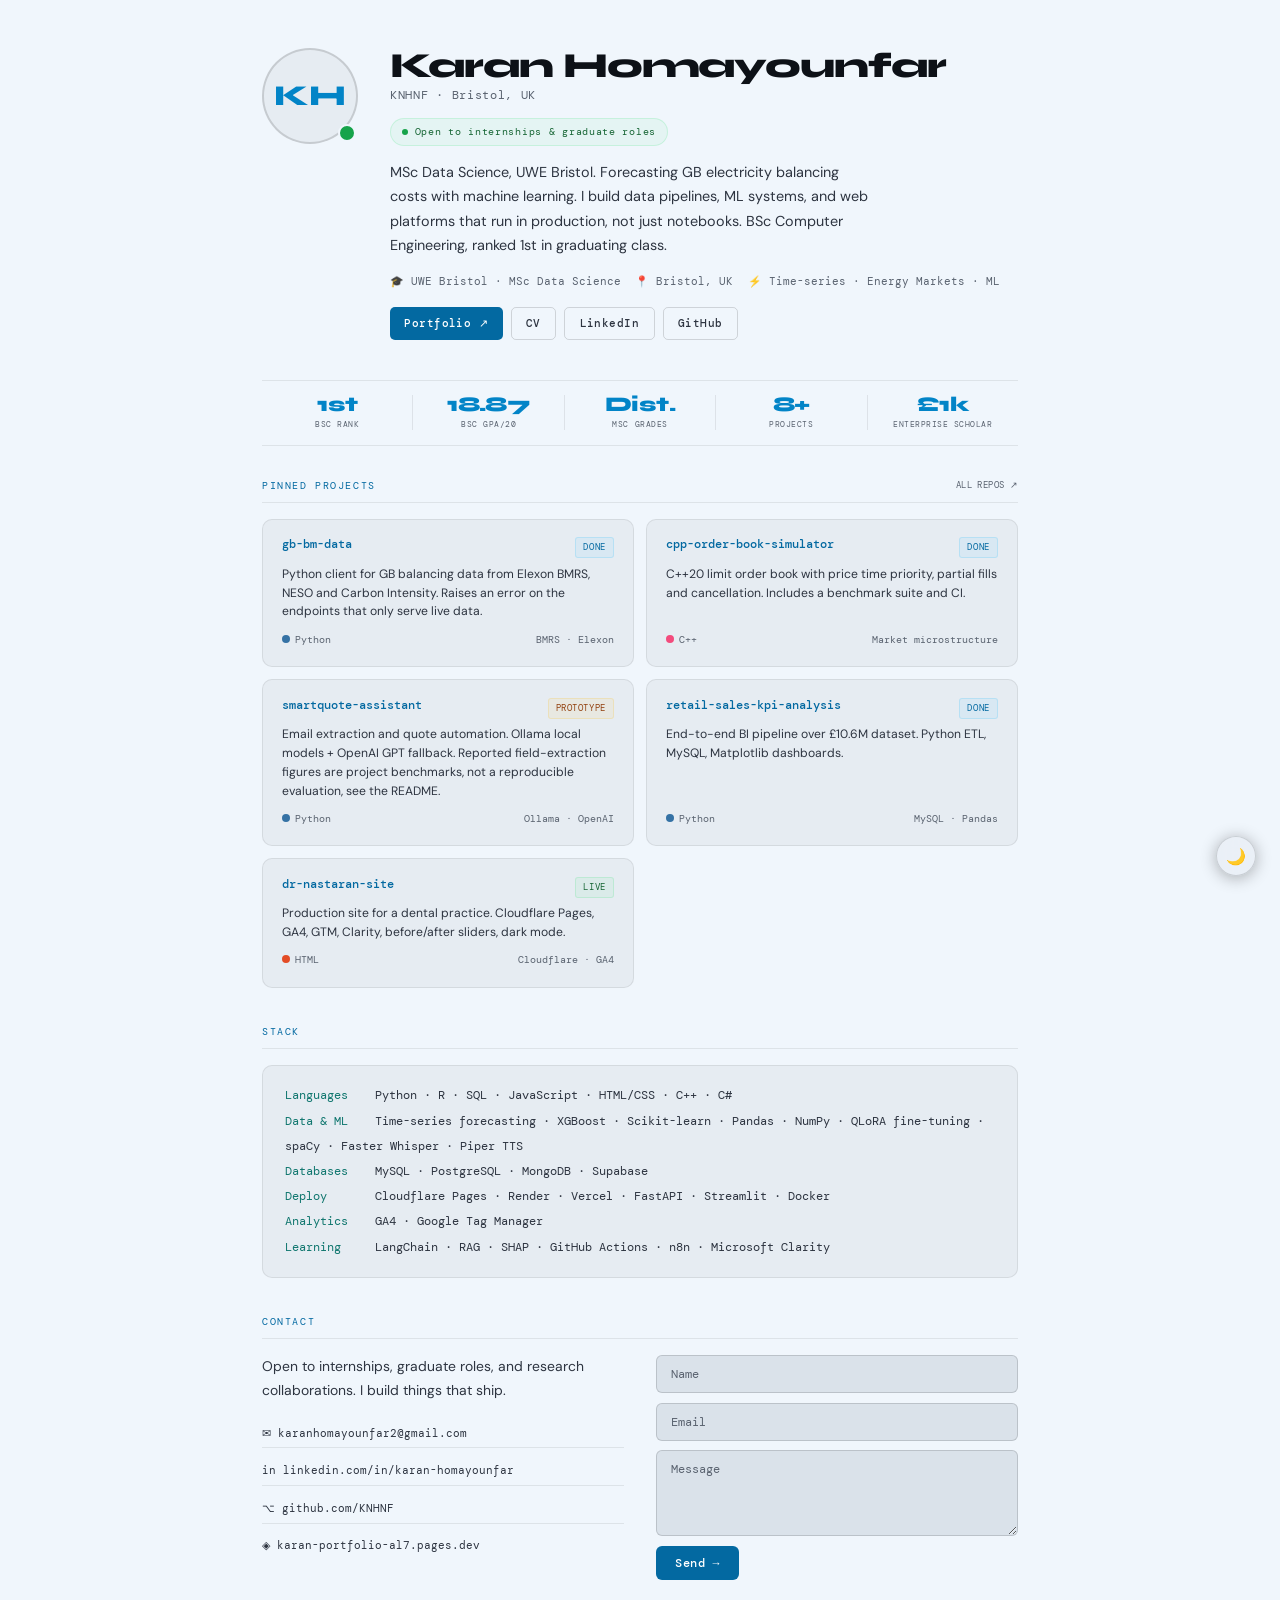
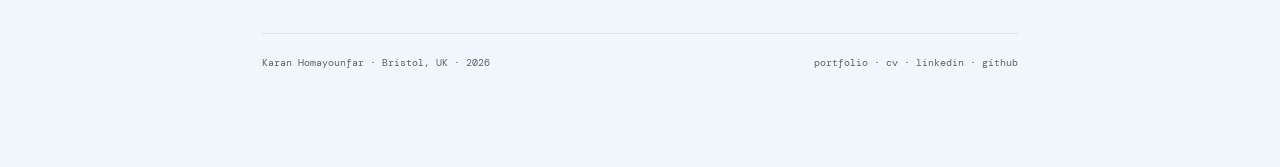
==== commit 88630598: "Fix contrast and tap targets at 375px and 1280px Add AA-contrast text tokens for the accent, teal, g" ====
--- a/index.html
+++ b/index.html
@@ -57,6 +57,9 @@
 <style>
 /* ── PAGE CHROME ─────────────────────────────────────── */
 body { font-size: 15px; }
+/* Text colours that meet 4.5:1 on the page and card backgrounds */
+[data-theme="light"] { --ink-accent:#0369a1; --ink-teal:#0f766e; --ink-green:#166534; --ink-amber:#92400e; --btn-bg:#0369a1; }
+[data-theme="dark"]  { --ink-accent:var(--accent); --ink-teal:var(--teal); --ink-green:var(--green); --ink-amber:var(--amber); --text3:#8f9bab; --btn-bg:#0369a1; }
 .wrap { max-width: 820px; margin: 0 auto; padding: 3rem 2rem 6rem; }
 
 /* ── HERO ────────────────────────────────────────────── */
@@ -114,7 +117,7 @@
 .pill {
   display: inline-flex; align-items: center; gap: 0.4rem;
   font-family: var(--font-mono); font-size: 0.63rem;
-  letter-spacing: 0.07em; color: var(--green);
+  letter-spacing: 0.07em; color: var(--ink-green);
   background: rgba(74,222,128,0.07);
   border: 1px solid rgba(74,222,128,0.2);
   padding: 0.25rem 0.7rem; border-radius: 20px;
@@ -138,7 +141,7 @@
   text-decoration: none; padding: 0.4rem 0.9rem;
   border-radius: 5px; transition: all 0.2s; white-space: nowrap;
 }
-.lp { color: #fff; background: var(--accent2); }
+.lp { color: #fff; background: var(--btn-bg); }
 .lp:hover { background: var(--accent); color: #0d1117; }
 .lg { color: var(--text2); border: 1px solid var(--border2); }
 .lg:hover { color: var(--text); border-color: var(--accent); }
@@ -172,7 +175,7 @@
 .sec-title {
   font-family: var(--font-mono); font-size: 0.62rem;
   letter-spacing: 0.16em; text-transform: uppercase;
-  color: var(--accent); margin-bottom: 1rem;
+  color: var(--ink-accent); margin-bottom: 1rem;
   padding-bottom: 0.45rem; border-bottom: 1px solid var(--border);
   display: flex; align-items: center; justify-content: space-between;
 }
@@ -180,6 +183,7 @@
   font-family: var(--font-mono); font-size: 0.58rem;
   color: var(--text3); text-decoration: none; letter-spacing: 0.04em;
   transition: color 0.2s;
+  padding: 0.8rem 0; margin: -0.8rem 0; /* 24px+ hit area, no layout shift */
 }
 .sec-title-link:hover { color: var(--accent); }
 .analytics-section { margin-bottom: 2.25rem; }
@@ -203,7 +207,7 @@
 .proj-header { display: flex; align-items: flex-start; justify-content: space-between; gap: 0.5rem; }
 .proj-name {
   font-family: var(--font-mono); font-size: 0.76rem;
-  font-weight: 500; color: var(--accent);
+  font-weight: 500; color: var(--ink-accent);
   word-break: break-word; line-height: 1.3;
 }
 .proj-badge {
@@ -211,9 +215,9 @@
   letter-spacing: 0.06em; text-transform: uppercase;
   padding: 0.12rem 0.45rem; border-radius: 3px; flex-shrink: 0;
 }
-.badge-live { color: var(--green); background: rgba(74,222,128,0.08); border: 1px solid rgba(74,222,128,0.2); }
-.badge-wip  { color: var(--amber); background: rgba(251,191,36,0.08); border: 1px solid rgba(251,191,36,0.2); }
-.badge-done { color: var(--accent); background: rgba(56,189,248,0.08); border: 1px solid rgba(56,189,248,0.2); }
+.badge-live { color: var(--ink-green); background: rgba(74,222,128,0.08); border: 1px solid rgba(74,222,128,0.2); }
+.badge-wip  { color: var(--ink-amber); background: rgba(251,191,36,0.08); border: 1px solid rgba(251,191,36,0.2); }
+.badge-done { color: var(--ink-accent); background: rgba(56,189,248,0.08); border: 1px solid rgba(56,189,248,0.2); }
 .proj-desc { font-size: 0.76rem; color: var(--text2); line-height: 1.55; flex: 1; }
 .proj-foot {
   display: flex; align-items: center; justify-content: space-between;
@@ -229,7 +233,7 @@
   font-family: var(--font-mono); font-size: 0.75rem;
   color: var(--text2); line-height: 2.1;
 }
-.sk { color: var(--teal); min-width: 90px; display: inline-block; }
+.sk { color: var(--ink-teal); min-width: 90px; display: inline-block; }
 
 /* ── CONTACT ─────────────────────────────────────────── */
 .contact-grid { display: grid; grid-template-columns: 1fr 1fr; gap: 2rem; align-items: start; }
@@ -256,7 +260,7 @@
 .ft { resize: vertical; min-height: 85px; }
 .fsub {
   font-family: var(--font-mono); font-size: 0.72rem; font-weight: 500;
-  letter-spacing: 0.04em; color: #fff; background: var(--accent2);
+  letter-spacing: 0.04em; color: #fff; background: var(--btn-bg);
   border: none; padding: 0.62rem 1.2rem; border-radius: 6px;
   cursor: pointer; transition: background 0.2s; align-self: flex-start;
 }
@@ -283,6 +287,13 @@
   .stats-grid .stat { flex: 0 0 33%; border-right: none; padding: 0.4rem 0; }
   .contact-grid { grid-template-columns: 1fr; gap: 1.5rem; }
   .hero-bio { max-width: 100%; }
+  /* touch targets: 44px minimum, 16px inputs so iOS does not zoom on focus */
+  .link-btn { min-height: 44px; }
+  .ch { min-height: 44px; }
+  .fi, .ft { font-size: 16px; min-height: 44px; }
+  .ft { min-height: 85px; }
+  .fsub { min-height: 44px; }
+  .theme-toggle { width: 44px; height: 44px; }
 }
 @media (max-width: 380px) {
   .stats-grid .stat { flex: 0 0 50%; }
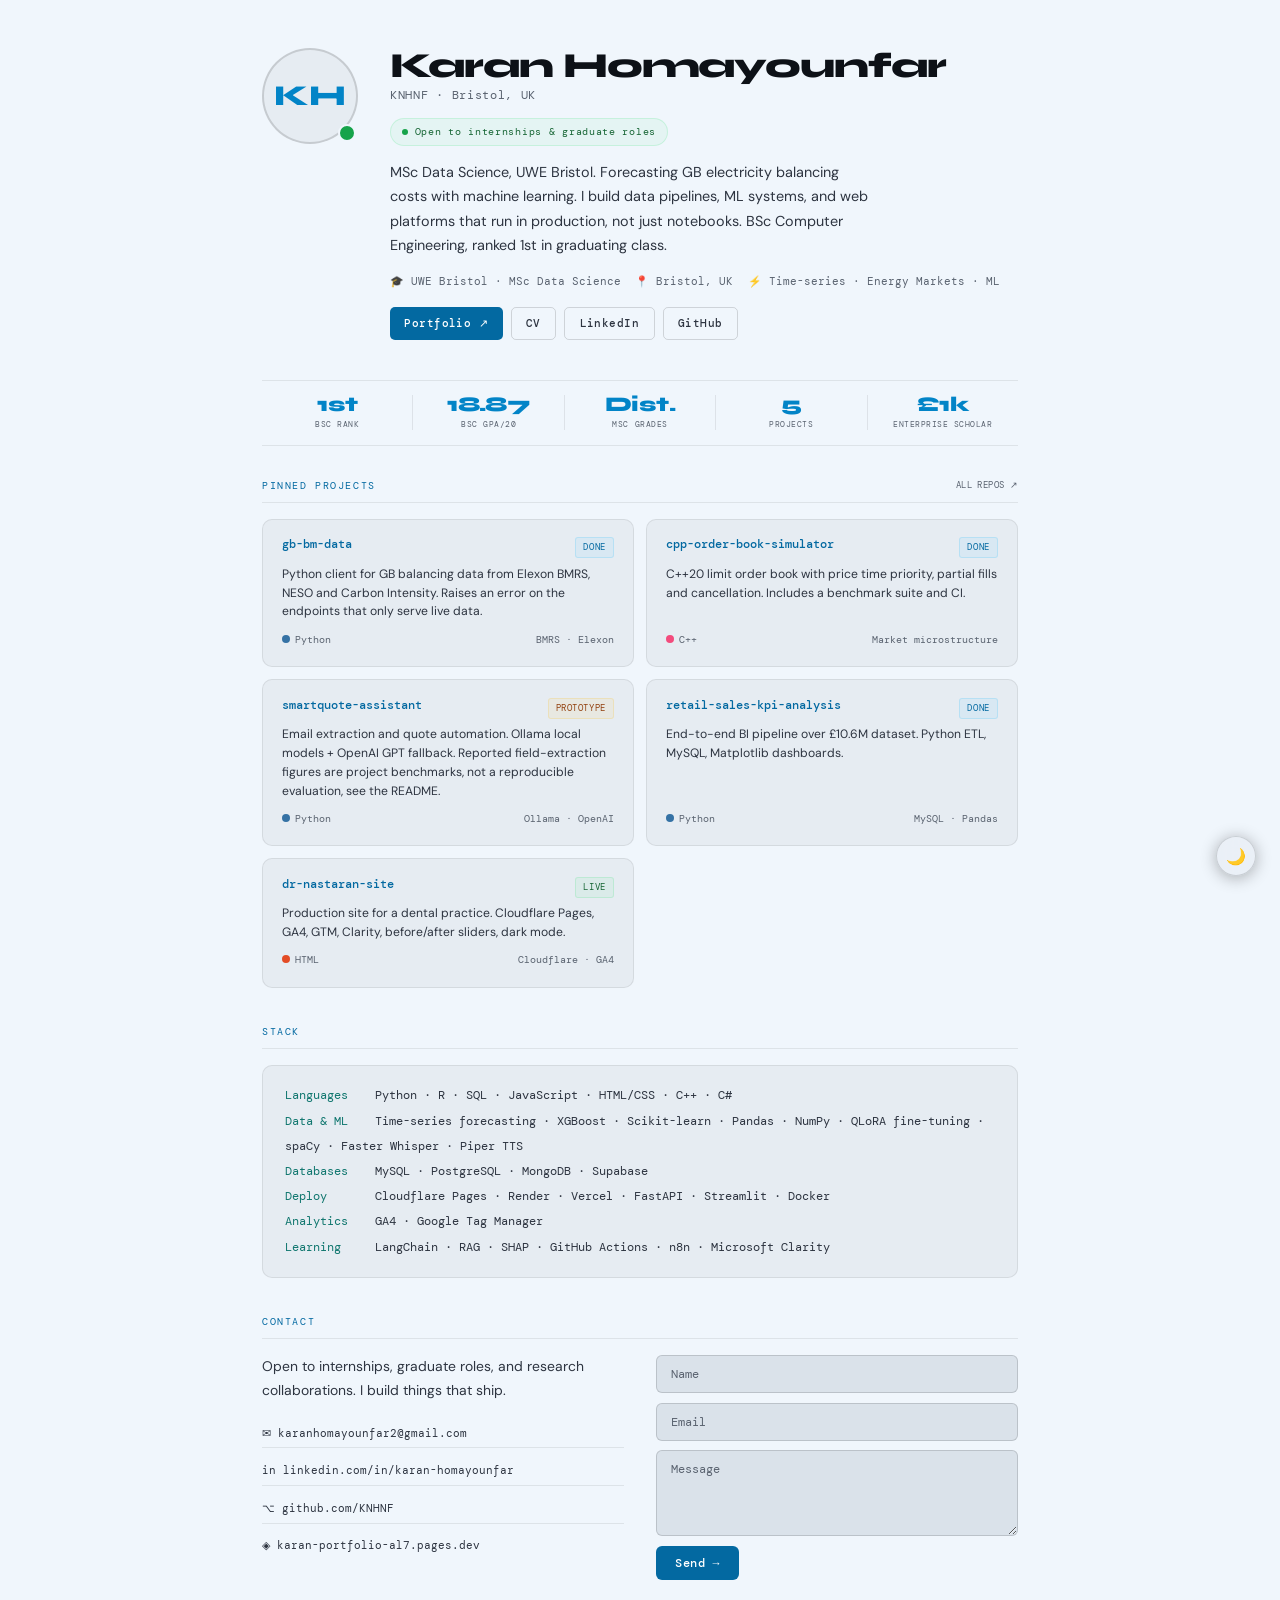
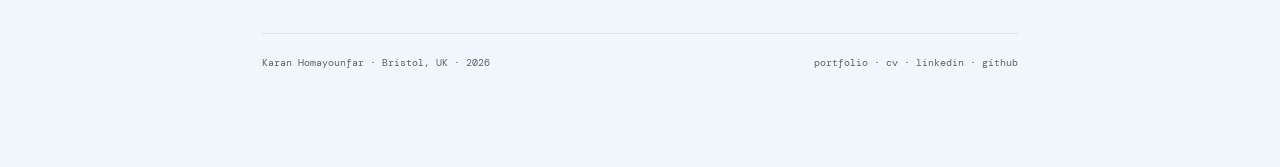
==== commit ee3e946e: "Fix README, llms.txt and project count leftovers README no longer calls the page a redirect. llms.tx" ====
--- a/index.html
+++ b/index.html
@@ -337,7 +337,7 @@
     <div class="stat"><div class="stat-n">1st</div><div class="stat-l">BSc rank</div></div>
     <div class="stat"><div class="stat-n">18.87</div><div class="stat-l">BSc GPA/20</div></div>
     <div class="stat"><div class="stat-n">Dist.</div><div class="stat-l">MSc grades</div></div>
-    <div class="stat"><div class="stat-n">8+</div><div class="stat-l">Projects</div></div>
+    <div class="stat"><div class="stat-n">5</div><div class="stat-l">Projects</div></div>
     <div class="stat"><div class="stat-n">£1k</div><div class="stat-l">Enterprise scholar</div></div>
   </div>
 
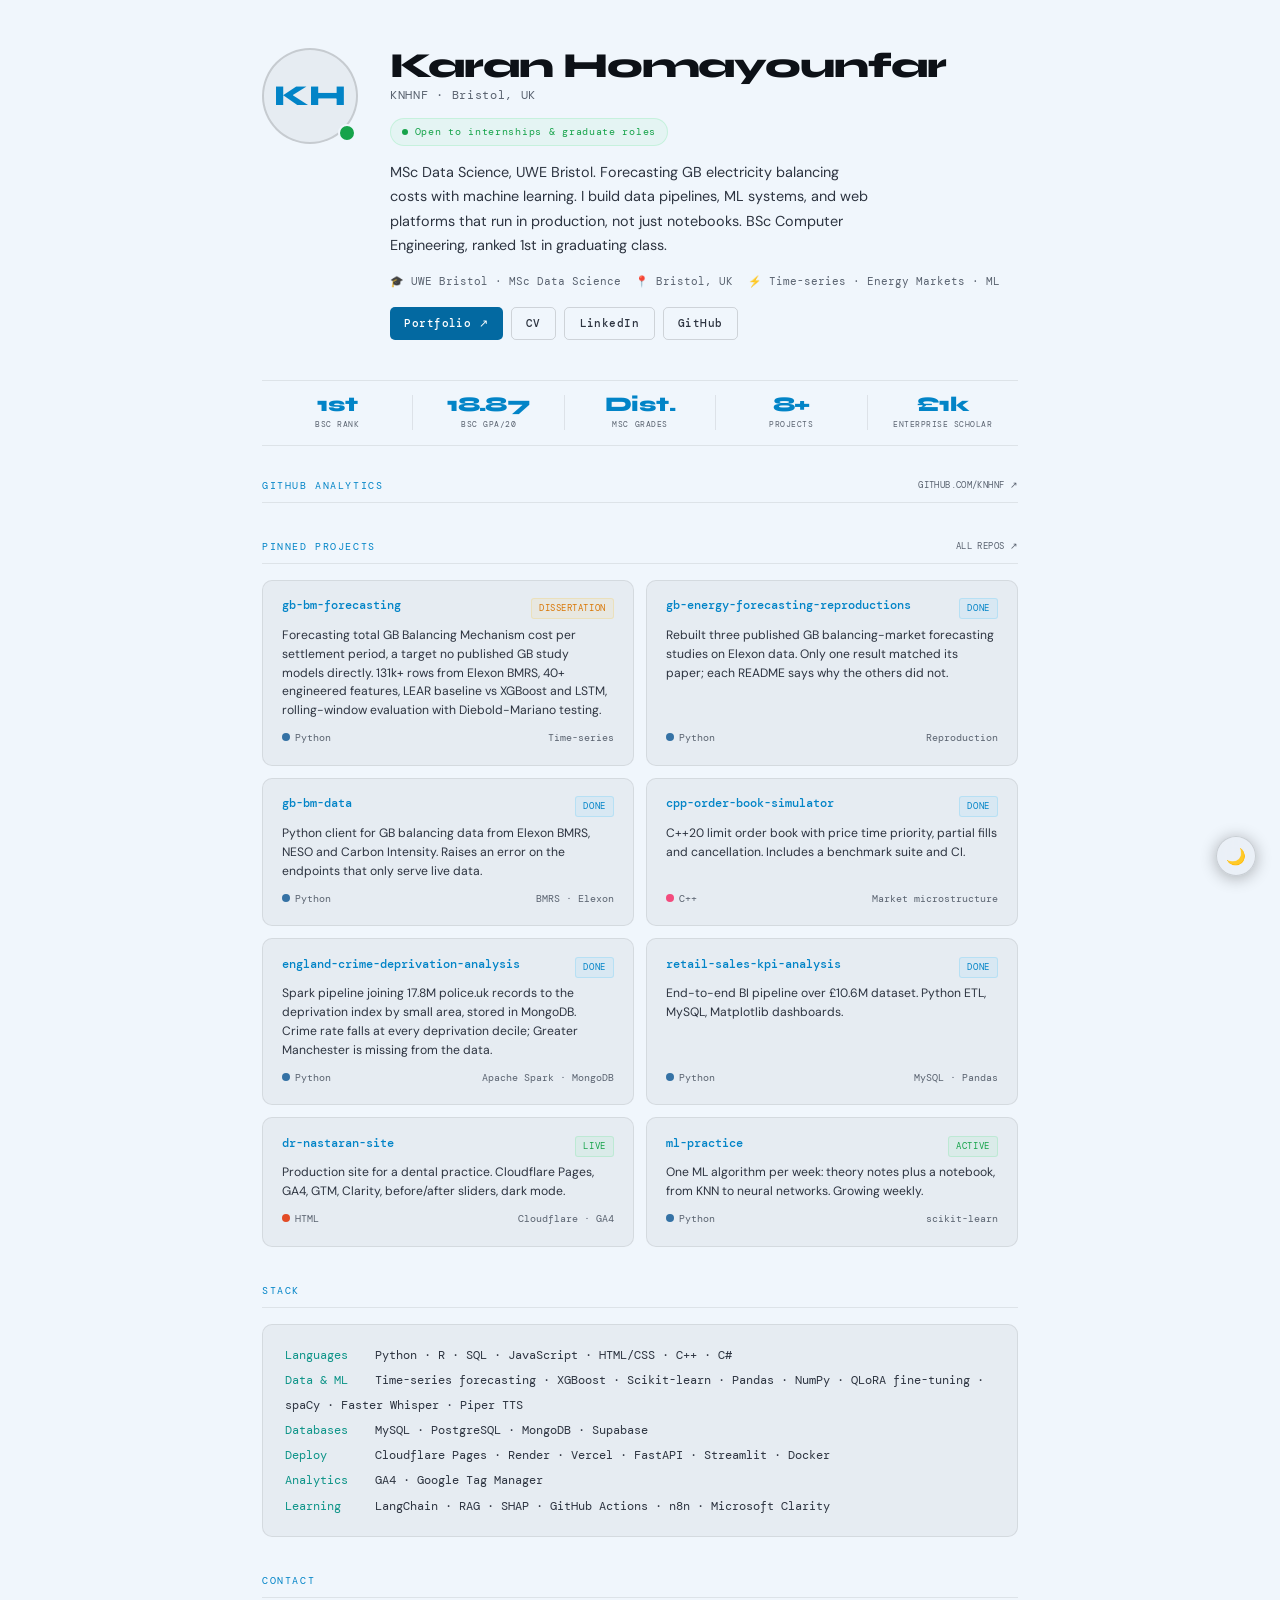
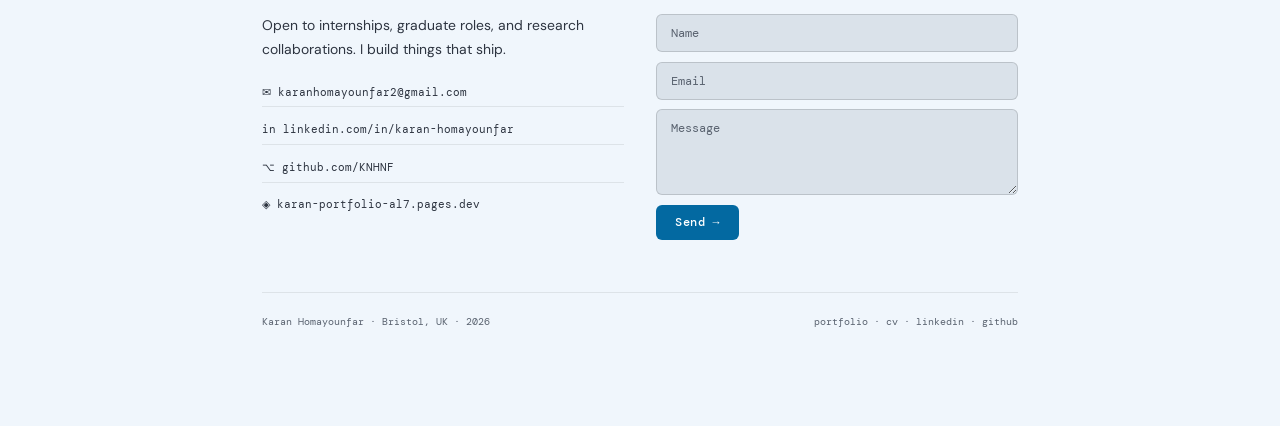
==== commit 4f3cb2d4: "Show reproductions and Spark crime pipeline in pinned projects in place of reception and smartquote" ====
--- a/index.html
+++ b/index.html
@@ -57,9 +57,6 @@
 <style>
 /* ── PAGE CHROME ─────────────────────────────────────── */
 body { font-size: 15px; }
-/* Text colours that meet 4.5:1 on the page and card backgrounds */
-[data-theme="light"] { --ink-accent:#0369a1; --ink-teal:#0f766e; --ink-green:#166534; --ink-amber:#92400e; --btn-bg:#0369a1; }
-[data-theme="dark"]  { --ink-accent:var(--accent); --ink-teal:var(--teal); --ink-green:var(--green); --ink-amber:var(--amber); --text3:#8f9bab; --btn-bg:#0369a1; }
 .wrap { max-width: 820px; margin: 0 auto; padding: 3rem 2rem 6rem; }
 
 /* ── HERO ────────────────────────────────────────────── */
@@ -117,7 +114,7 @@
 .pill {
   display: inline-flex; align-items: center; gap: 0.4rem;
   font-family: var(--font-mono); font-size: 0.63rem;
-  letter-spacing: 0.07em; color: var(--ink-green);
+  letter-spacing: 0.07em; color: var(--green);
   background: rgba(74,222,128,0.07);
   border: 1px solid rgba(74,222,128,0.2);
   padding: 0.25rem 0.7rem; border-radius: 20px;
@@ -141,7 +138,7 @@
   text-decoration: none; padding: 0.4rem 0.9rem;
   border-radius: 5px; transition: all 0.2s; white-space: nowrap;
 }
-.lp { color: #fff; background: var(--btn-bg); }
+.lp { color: #fff; background: var(--accent2); }
 .lp:hover { background: var(--accent); color: #0d1117; }
 .lg { color: var(--text2); border: 1px solid var(--border2); }
 .lg:hover { color: var(--text); border-color: var(--accent); }
@@ -175,7 +172,7 @@
 .sec-title {
   font-family: var(--font-mono); font-size: 0.62rem;
   letter-spacing: 0.16em; text-transform: uppercase;
-  color: var(--ink-accent); margin-bottom: 1rem;
+  color: var(--accent); margin-bottom: 1rem;
   padding-bottom: 0.45rem; border-bottom: 1px solid var(--border);
   display: flex; align-items: center; justify-content: space-between;
 }
@@ -183,10 +180,17 @@
   font-family: var(--font-mono); font-size: 0.58rem;
   color: var(--text3); text-decoration: none; letter-spacing: 0.04em;
   transition: color 0.2s;
-  padding: 0.8rem 0; margin: -0.8rem 0; /* 24px+ hit area, no layout shift */
 }
 .sec-title-link:hover { color: var(--accent); }
 .analytics-section { margin-bottom: 2.25rem; }
+
+/* ── GITHUB ACTIVITY GRAPH ───────────────────────────── */
+.contrib-graph-wrap {
+  border-radius: 8px; overflow: hidden;
+  border: 1px solid var(--border);
+  background: var(--bg2); padding: 0.5rem;
+}
+.contrib-graph-wrap img { width: 100%; display: block; border-radius: 4px; }
 
 /* ── PROJECTS ────────────────────────────────────────── */
 .projects-grid { display: grid; grid-template-columns: 1fr 1fr; gap: 0.75rem; }
@@ -207,7 +211,7 @@
 .proj-header { display: flex; align-items: flex-start; justify-content: space-between; gap: 0.5rem; }
 .proj-name {
   font-family: var(--font-mono); font-size: 0.76rem;
-  font-weight: 500; color: var(--ink-accent);
+  font-weight: 500; color: var(--accent);
   word-break: break-word; line-height: 1.3;
 }
 .proj-badge {
@@ -215,9 +219,9 @@
   letter-spacing: 0.06em; text-transform: uppercase;
   padding: 0.12rem 0.45rem; border-radius: 3px; flex-shrink: 0;
 }
-.badge-live { color: var(--ink-green); background: rgba(74,222,128,0.08); border: 1px solid rgba(74,222,128,0.2); }
-.badge-wip  { color: var(--ink-amber); background: rgba(251,191,36,0.08); border: 1px solid rgba(251,191,36,0.2); }
-.badge-done { color: var(--ink-accent); background: rgba(56,189,248,0.08); border: 1px solid rgba(56,189,248,0.2); }
+.badge-live { color: var(--green); background: rgba(74,222,128,0.08); border: 1px solid rgba(74,222,128,0.2); }
+.badge-wip  { color: var(--amber); background: rgba(251,191,36,0.08); border: 1px solid rgba(251,191,36,0.2); }
+.badge-done { color: var(--accent); background: rgba(56,189,248,0.08); border: 1px solid rgba(56,189,248,0.2); }
 .proj-desc { font-size: 0.76rem; color: var(--text2); line-height: 1.55; flex: 1; }
 .proj-foot {
   display: flex; align-items: center; justify-content: space-between;
@@ -233,7 +237,7 @@
   font-family: var(--font-mono); font-size: 0.75rem;
   color: var(--text2); line-height: 2.1;
 }
-.sk { color: var(--ink-teal); min-width: 90px; display: inline-block; }
+.sk { color: var(--teal); min-width: 90px; display: inline-block; }
 
 /* ── CONTACT ─────────────────────────────────────────── */
 .contact-grid { display: grid; grid-template-columns: 1fr 1fr; gap: 2rem; align-items: start; }
@@ -260,7 +264,7 @@
 .ft { resize: vertical; min-height: 85px; }
 .fsub {
   font-family: var(--font-mono); font-size: 0.72rem; font-weight: 500;
-  letter-spacing: 0.04em; color: #fff; background: var(--btn-bg);
+  letter-spacing: 0.04em; color: #fff; background: var(--accent2);
   border: none; padding: 0.62rem 1.2rem; border-radius: 6px;
   cursor: pointer; transition: background 0.2s; align-self: flex-start;
 }
@@ -287,13 +291,6 @@
   .stats-grid .stat { flex: 0 0 33%; border-right: none; padding: 0.4rem 0; }
   .contact-grid { grid-template-columns: 1fr; gap: 1.5rem; }
   .hero-bio { max-width: 100%; }
-  /* touch targets: 44px minimum, 16px inputs so iOS does not zoom on focus */
-  .link-btn { min-height: 44px; }
-  .ch { min-height: 44px; }
-  .fi, .ft { font-size: 16px; min-height: 44px; }
-  .ft { min-height: 85px; }
-  .fsub { min-height: 44px; }
-  .theme-toggle { width: 44px; height: 44px; }
 }
 @media (max-width: 380px) {
   .stats-grid .stat { flex: 0 0 50%; }
@@ -337,8 +334,24 @@
     <div class="stat"><div class="stat-n">1st</div><div class="stat-l">BSc rank</div></div>
     <div class="stat"><div class="stat-n">18.87</div><div class="stat-l">BSc GPA/20</div></div>
     <div class="stat"><div class="stat-n">Dist.</div><div class="stat-l">MSc grades</div></div>
-    <div class="stat"><div class="stat-n">5</div><div class="stat-l">Projects</div></div>
+    <div class="stat"><div class="stat-n">8+</div><div class="stat-l">Projects</div></div>
     <div class="stat"><div class="stat-n">£1k</div><div class="stat-l">Enterprise scholar</div></div>
+  </div>
+
+  <!-- GITHUB ANALYTICS -->
+  <div class="analytics-section">
+    <div class="sec-title">
+      GitHub Analytics
+      <a href="https://github.com/KNHNF" target="_blank" rel="noopener" class="sec-title-link">github.com/KNHNF ↗</a>
+    </div>
+
+    <!-- Contribution activity graph -->
+    <div class="contrib-graph-wrap">
+      <img id="gh-graph"
+           src="https://github-readme-activity-graph.vercel.app/graph?username=KNHNF&theme=github-compact&hide_border=true&bg_color=1e2733&color=a8b3bf&line=38bdf8&point=2dd4bf&area=true&area_color=38bdf8"
+           alt="Contribution activity graph" loading="lazy"
+           onerror="this.closest('.contrib-graph-wrap').style.display='none';">
+    </div>
   </div>
 
   <!-- PROJECTS -->
@@ -349,6 +362,30 @@
     </div>
     <div class="projects-grid">
 
+      <a href="https://github.com/KNHNF" target="_blank" rel="noopener" class="proj">
+        <div class="proj-header">
+          <div class="proj-name">gb-bm-forecasting</div>
+          <span class="proj-badge badge-wip">Dissertation</span>
+        </div>
+        <div class="proj-desc">Forecasting total GB Balancing Mechanism cost per settlement period, a target no published GB study models directly. 131k+ rows from Elexon BMRS, 40+ engineered features, LEAR baseline vs XGBoost and LSTM, rolling-window evaluation with Diebold-Mariano testing.</div>
+        <div class="proj-foot">
+          <span><span class="lang-dot" style="background:#3572A5;"></span>Python</span>
+          <span>Time-series</span>
+        </div>
+      </a>
+
+      <a href="https://github.com/KNHNF/gb-energy-forecasting-reproductions" target="_blank" rel="noopener" class="proj">
+        <div class="proj-header">
+          <div class="proj-name">gb-energy-forecasting-reproductions</div>
+          <span class="proj-badge badge-done">Done</span>
+        </div>
+        <div class="proj-desc">Rebuilt three published GB balancing-market forecasting studies on Elexon data. Only one result matched its paper; each README says why the others did not.</div>
+        <div class="proj-foot">
+          <span><span class="lang-dot" style="background:#3572A5;"></span>Python</span>
+          <span>Reproduction</span>
+        </div>
+      </a>
+
       <a href="https://github.com/KNHNF/gb-bm-data" target="_blank" rel="noopener" class="proj">
         <div class="proj-header">
           <div class="proj-name">gb-bm-data</div>
@@ -373,15 +410,15 @@
         </div>
       </a>
 
-      <a href="https://github.com/KNHNF/smartquote-assistant" target="_blank" rel="noopener" class="proj">
-        <div class="proj-header">
-          <div class="proj-name">smartquote-assistant</div>
-          <span class="proj-badge badge-wip">Prototype</span>
-        </div>
-        <div class="proj-desc">Email extraction and quote automation. Ollama local models + OpenAI GPT fallback. Reported field-extraction figures are project benchmarks, not a reproducible evaluation, see the README.</div>
+      <a href="https://github.com/KNHNF/england-crime-deprivation-analysis" target="_blank" rel="noopener" class="proj">
+        <div class="proj-header">
+          <div class="proj-name">england-crime-deprivation-analysis</div>
+          <span class="proj-badge badge-done">Done</span>
+        </div>
+        <div class="proj-desc">Spark pipeline joining 17.8M police.uk records to the deprivation index by small area, stored in MongoDB. Crime rate falls at every deprivation decile; Greater Manchester is missing from the data.</div>
         <div class="proj-foot">
           <span><span class="lang-dot" style="background:#3572A5;"></span>Python</span>
-          <span>Ollama · OpenAI</span>
+          <span>Apache Spark · MongoDB</span>
         </div>
       </a>
 
@@ -406,6 +443,18 @@
         <div class="proj-foot">
           <span><span class="lang-dot" style="background:#e34c26;"></span>HTML</span>
           <span>Cloudflare · GA4</span>
+        </div>
+      </a>
+
+      <a href="https://github.com/KNHNF/ml-practice" target="_blank" rel="noopener" class="proj">
+        <div class="proj-header">
+          <div class="proj-name">ml-practice</div>
+          <span class="proj-badge badge-live">Active</span>
+        </div>
+        <div class="proj-desc">One ML algorithm per week: theory notes plus a notebook, from KNN to neural networks. Growing weekly.</div>
+        <div class="proj-foot">
+          <span><span class="lang-dot" style="background:#3572A5;"></span>Python</span>
+          <span>scikit-learn</span>
         </div>
       </a>
 
@@ -466,16 +515,38 @@
 <button class="theme-toggle" id="theme-btn" aria-label="Toggle theme">🌙</button>
 
 <script>
-// Theme
+// Theme + GitHub card URLs
 (function(){
+  const GH_CARDS = {
+    'gh-graph': {
+      dark:  'https://github-readme-activity-graph.vercel.app/graph?username=KNHNF&theme=github-compact&hide_border=true&bg_color=161b22&color=8b949e&line=38bdf8&point=2dd4bf&area=true&area_color=38bdf8',
+      light: 'https://github-readme-activity-graph.vercel.app/graph?username=KNHNF&theme=minimal&hide_border=true&bg_color=e6ecf2&color=2d3440&line=0284c7&point=0d9488&area=true'
+    }
+  };
+
   function applyTheme(theme) {
     document.documentElement.setAttribute('data-theme', theme);
     localStorage.setItem('kh-theme', theme);
     document.getElementById('theme-btn').textContent = theme === 'light' ? '🌙' : '☀️';
+    Object.entries(GH_CARDS).forEach(([id, urls]) => {
+      const el = document.getElementById(id);
+      if (el) el.src = urls[theme];
+    });
   }
 
   const saved = localStorage.getItem('kh-theme') || 'light';
   applyTheme(saved);
+
+  // Hide analytics cards if the stats service is down or rate-limited
+  setTimeout(() => {
+    Object.keys(GH_CARDS).forEach(id => {
+      const el = document.getElementById(id);
+      if (el && (!el.complete || el.naturalWidth === 0)) {
+        const wrap = el.closest('.github-card-wrap, .contrib-graph-wrap');
+        if (wrap) wrap.style.display = 'none';
+      }
+    });
+  }, 6000);
 
   document.getElementById('theme-btn').addEventListener('click', () => {
     const cur = document.documentElement.getAttribute('data-theme');
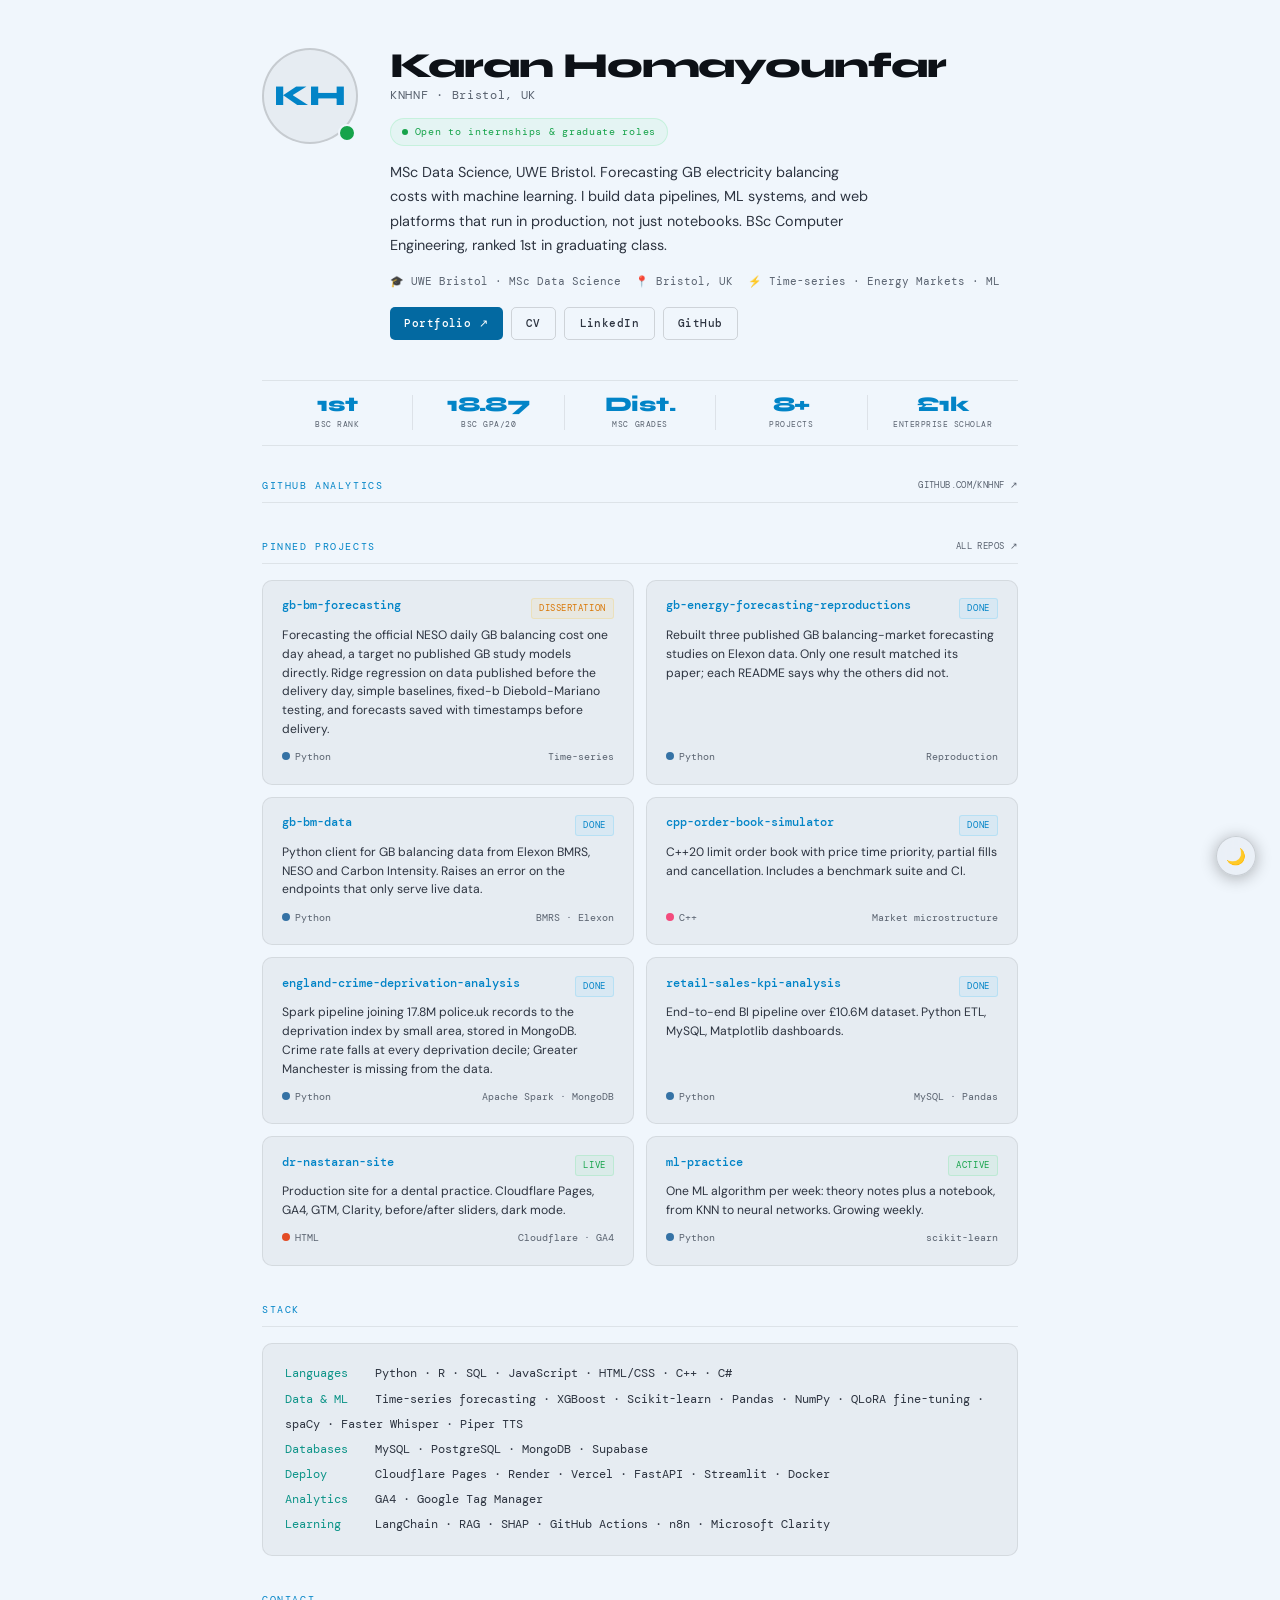
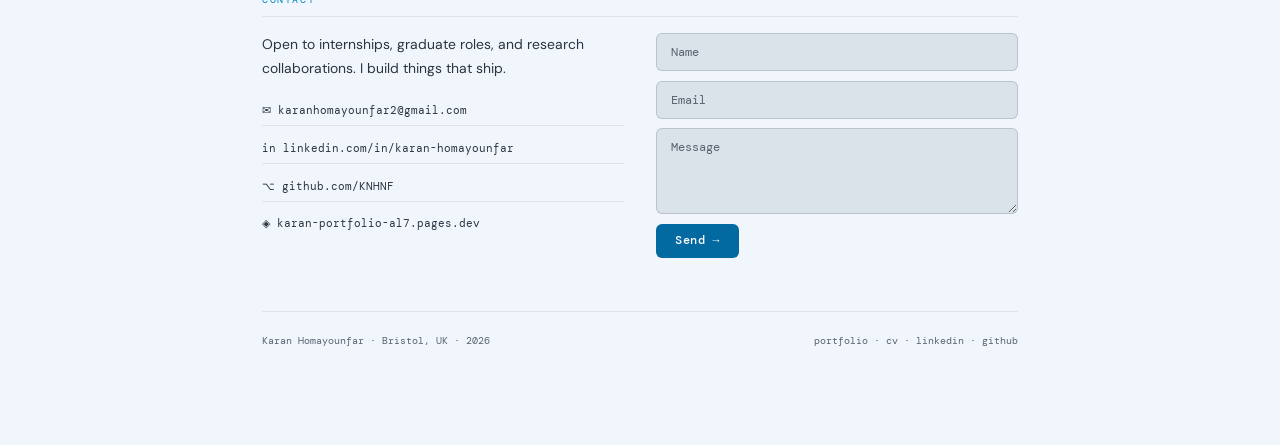
==== commit 354a34b8: "Describe the frozen dissertation design on the dissertation card and llms.txt" ====
--- a/index.html
+++ b/index.html
@@ -367,7 +367,7 @@
           <div class="proj-name">gb-bm-forecasting</div>
           <span class="proj-badge badge-wip">Dissertation</span>
         </div>
-        <div class="proj-desc">Forecasting total GB Balancing Mechanism cost per settlement period, a target no published GB study models directly. 131k+ rows from Elexon BMRS, 40+ engineered features, LEAR baseline vs XGBoost and LSTM, rolling-window evaluation with Diebold-Mariano testing.</div>
+        <div class="proj-desc">Forecasting the official NESO daily GB balancing cost one day ahead, a target no published GB study models directly. Ridge regression on data published before the delivery day, simple baselines, fixed-b Diebold-Mariano testing, and forecasts saved with timestamps before delivery.</div>
         <div class="proj-foot">
           <span><span class="lang-dot" style="background:#3572A5;"></span>Python</span>
           <span>Time-series</span>
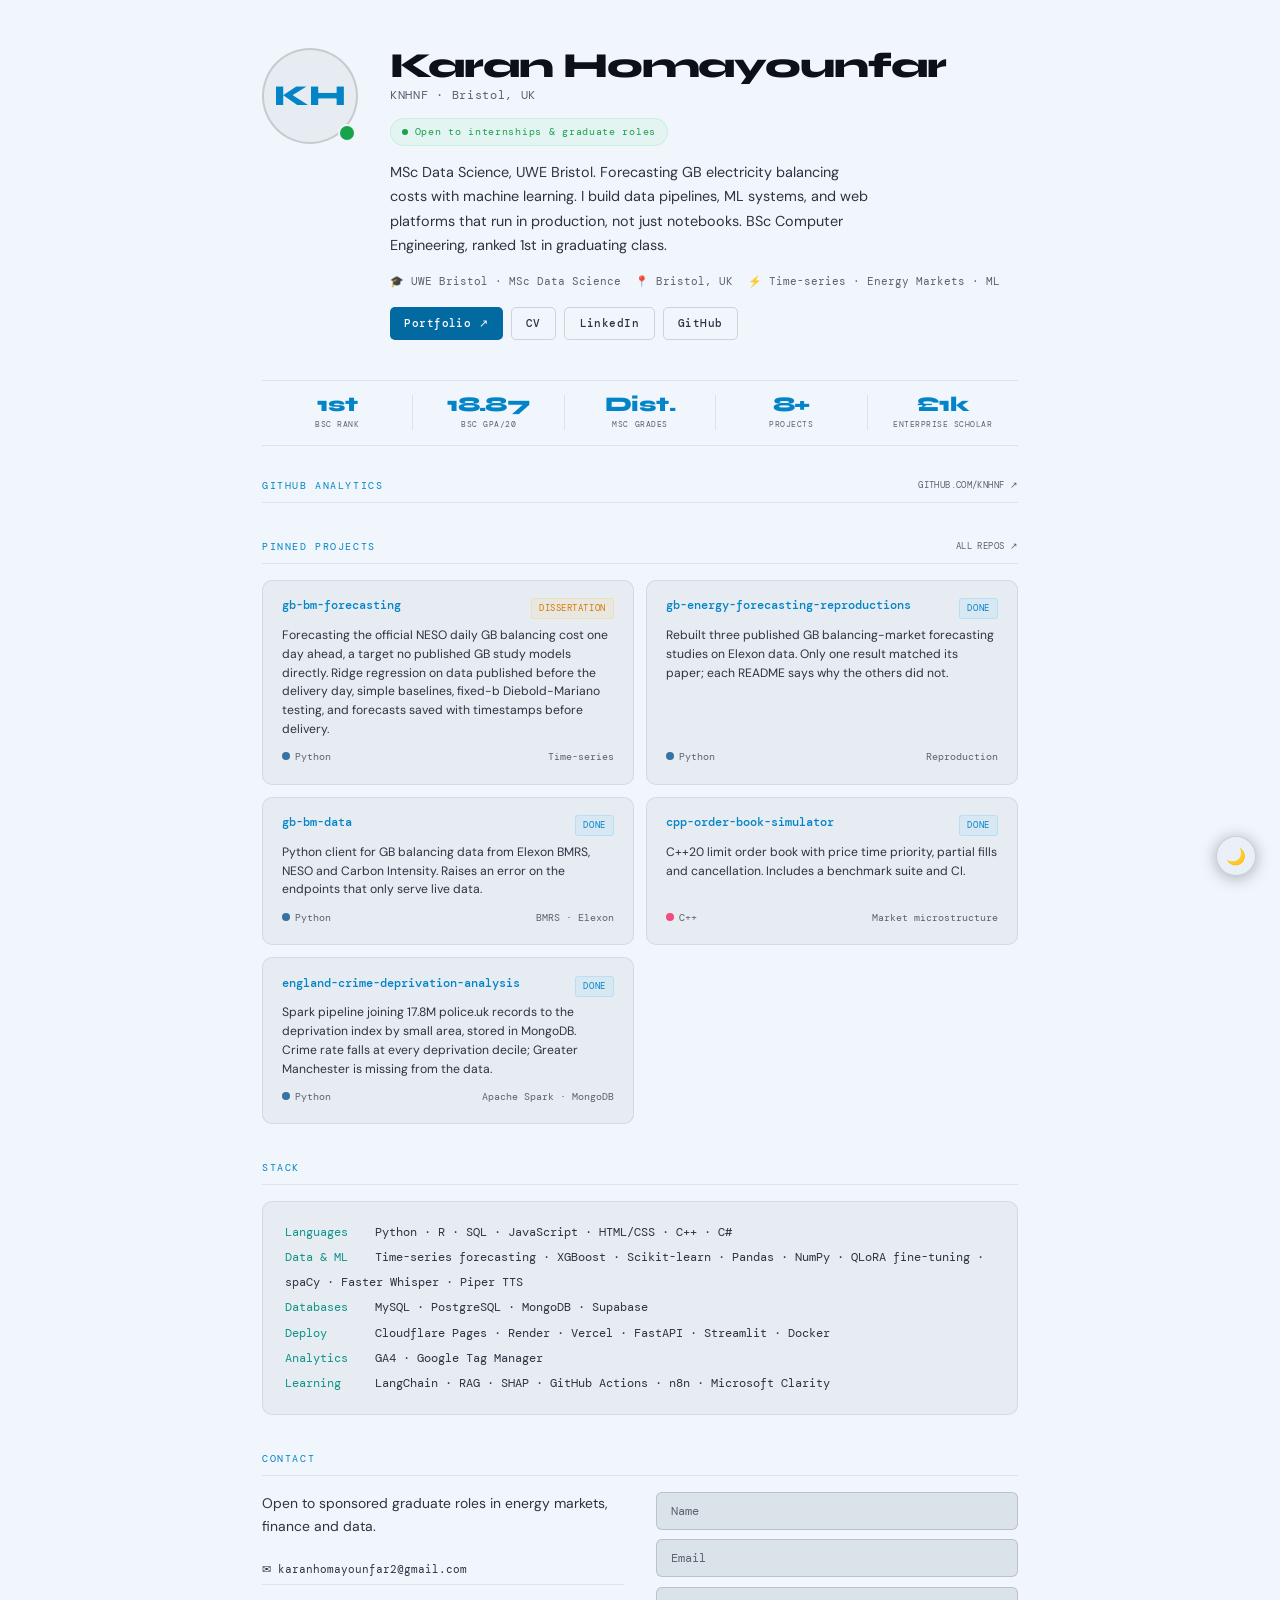
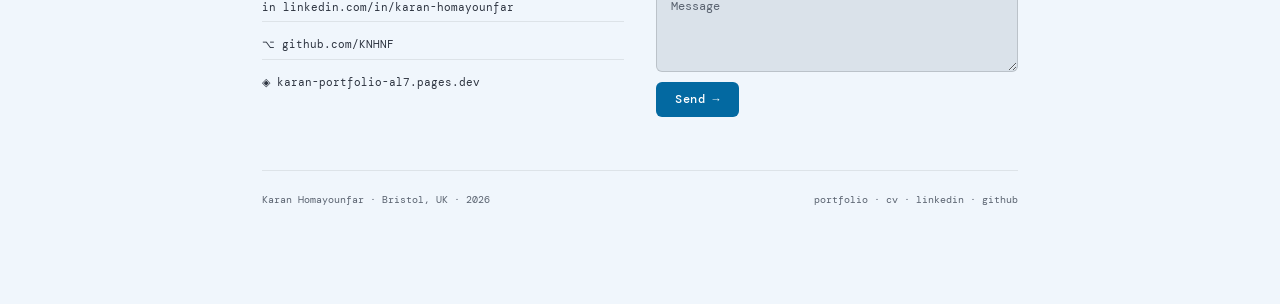
==== commit f12d255b: "Pin the energy spine on the profile site and open for sponsored graduate roles. Co-authored-by: Curs" ====
--- a/index.html
+++ b/index.html
@@ -422,42 +422,6 @@
         </div>
       </a>
 
-      <a href="https://github.com/KNHNF/retail-sales-kpi-analysis" target="_blank" rel="noopener" class="proj">
-        <div class="proj-header">
-          <div class="proj-name">retail-sales-kpi-analysis</div>
-          <span class="proj-badge badge-done">Done</span>
-        </div>
-        <div class="proj-desc">End-to-end BI pipeline over £10.6M dataset. Python ETL, MySQL, Matplotlib dashboards.</div>
-        <div class="proj-foot">
-          <span><span class="lang-dot" style="background:#3572A5;"></span>Python</span>
-          <span>MySQL · Pandas</span>
-        </div>
-      </a>
-
-      <a href="https://dr-nastaran-site.pages.dev" target="_blank" rel="noopener" class="proj">
-        <div class="proj-header">
-          <div class="proj-name">dr-nastaran-site</div>
-          <span class="proj-badge badge-live">Live</span>
-        </div>
-        <div class="proj-desc">Production site for a dental practice. Cloudflare Pages, GA4, GTM, Clarity, before/after sliders, dark mode.</div>
-        <div class="proj-foot">
-          <span><span class="lang-dot" style="background:#e34c26;"></span>HTML</span>
-          <span>Cloudflare · GA4</span>
-        </div>
-      </a>
-
-      <a href="https://github.com/KNHNF/ml-practice" target="_blank" rel="noopener" class="proj">
-        <div class="proj-header">
-          <div class="proj-name">ml-practice</div>
-          <span class="proj-badge badge-live">Active</span>
-        </div>
-        <div class="proj-desc">One ML algorithm per week: theory notes plus a notebook, from KNN to neural networks. Growing weekly.</div>
-        <div class="proj-foot">
-          <span><span class="lang-dot" style="background:#3572A5;"></span>Python</span>
-          <span>scikit-learn</span>
-        </div>
-      </a>
-
     </div>
   </div>
 
@@ -479,7 +443,7 @@
     <div class="sec-title">Contact</div>
     <div class="contact-grid">
       <div class="contact-left">
-        <p>Open to internships, graduate roles, and research collaborations. I build things that ship.</p>
+        <p>Open to sponsored graduate roles in energy markets, finance and data.</p>
         <div class="contact-channels">
           <a href="mailto:karanhomayounfar2@gmail.com" class="ch">✉ karanhomayounfar2@gmail.com</a>
           <a href="https://linkedin.com/in/karan-homayounfar" target="_blank" rel="noopener" class="ch">in linkedin.com/in/karan-homayounfar</a>
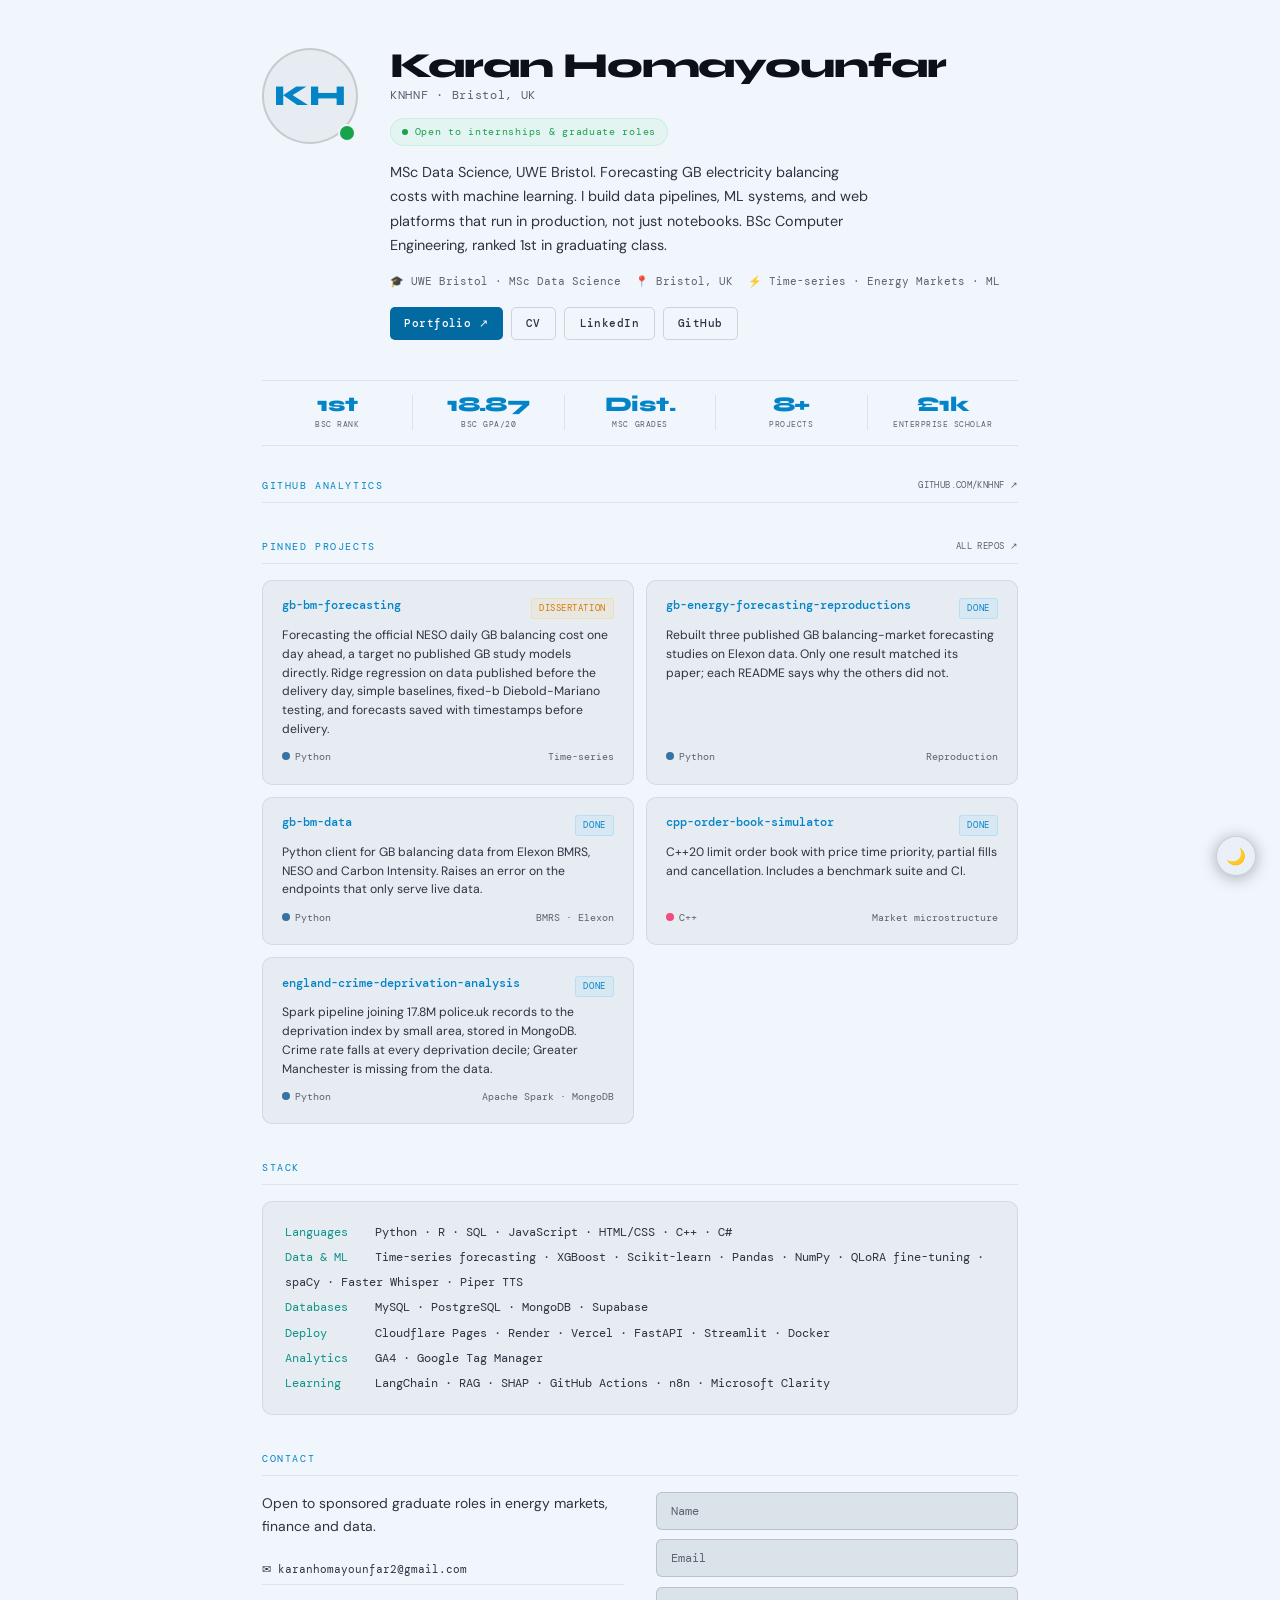
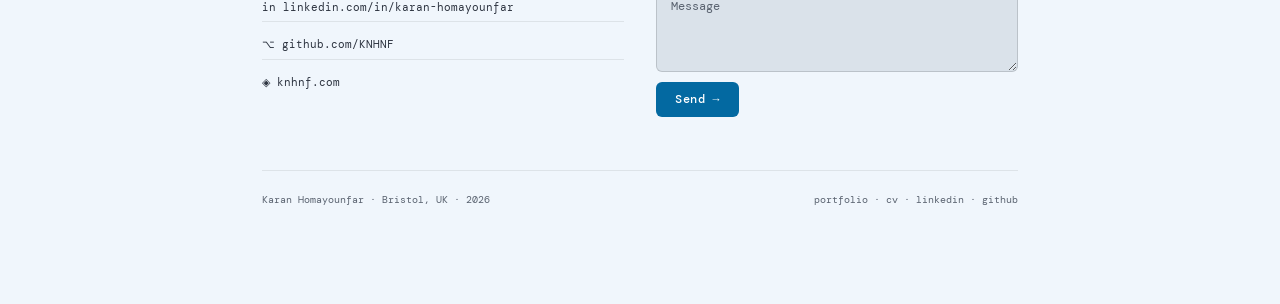
==== commit 5fa233d5: "Point portfolio links to knhnf.com" ====
--- a/index.html
+++ b/index.html
@@ -36,7 +36,7 @@
   "sameAs": [
     "https://github.com/KNHNF",
     "https://linkedin.com/in/karan-homayounfar",
-    "https://karan-portfolio-al7.pages.dev"
+    "https://knhnf.com"
   ]
 }
 </script>
@@ -321,8 +321,8 @@
         <span>⚡ Time-series · Energy Markets · ML</span>
       </div>
       <div class="hero-links">
-        <a href="https://karan-portfolio-al7.pages.dev" target="_blank" rel="noopener" class="link-btn lp">Portfolio ↗</a>
-        <a href="https://karan-portfolio-al7.pages.dev/cv" target="_blank" rel="noopener" class="link-btn lg">CV</a>
+        <a href="https://knhnf.com" target="_blank" rel="noopener" class="link-btn lp">Portfolio ↗</a>
+        <a href="https://knhnf.com/cv" target="_blank" rel="noopener" class="link-btn lg">CV</a>
         <a href="https://linkedin.com/in/karan-homayounfar" target="_blank" rel="noopener" class="link-btn lg">LinkedIn</a>
         <a href="https://github.com/KNHNF" target="_blank" rel="noopener" class="link-btn lg">GitHub</a>
       </div>
@@ -448,7 +448,7 @@
           <a href="mailto:karanhomayounfar2@gmail.com" class="ch">✉ karanhomayounfar2@gmail.com</a>
           <a href="https://linkedin.com/in/karan-homayounfar" target="_blank" rel="noopener" class="ch">in linkedin.com/in/karan-homayounfar</a>
           <a href="https://github.com/KNHNF" target="_blank" rel="noopener" class="ch">⌥ github.com/KNHNF</a>
-          <a href="https://karan-portfolio-al7.pages.dev" target="_blank" rel="noopener" class="ch">◈ karan-portfolio-al7.pages.dev</a>
+          <a href="https://knhnf.com" target="_blank" rel="noopener" class="ch">◈ knhnf.com</a>
         </div>
       </div>
       <form class="form" id="cf">
@@ -467,8 +467,8 @@
   <div class="foot">
     <span>Karan Homayounfar · Bristol, UK · 2026</span>
     <span>
-      <a href="https://karan-portfolio-al7.pages.dev">portfolio</a> ·
-      <a href="https://karan-portfolio-al7.pages.dev/cv">cv</a> ·
+      <a href="https://knhnf.com">portfolio</a> ·
+      <a href="https://knhnf.com/cv">cv</a> ·
       <a href="https://linkedin.com/in/karan-homayounfar">linkedin</a> ·
       <a href="https://github.com/KNHNF">github</a>
     </span>
